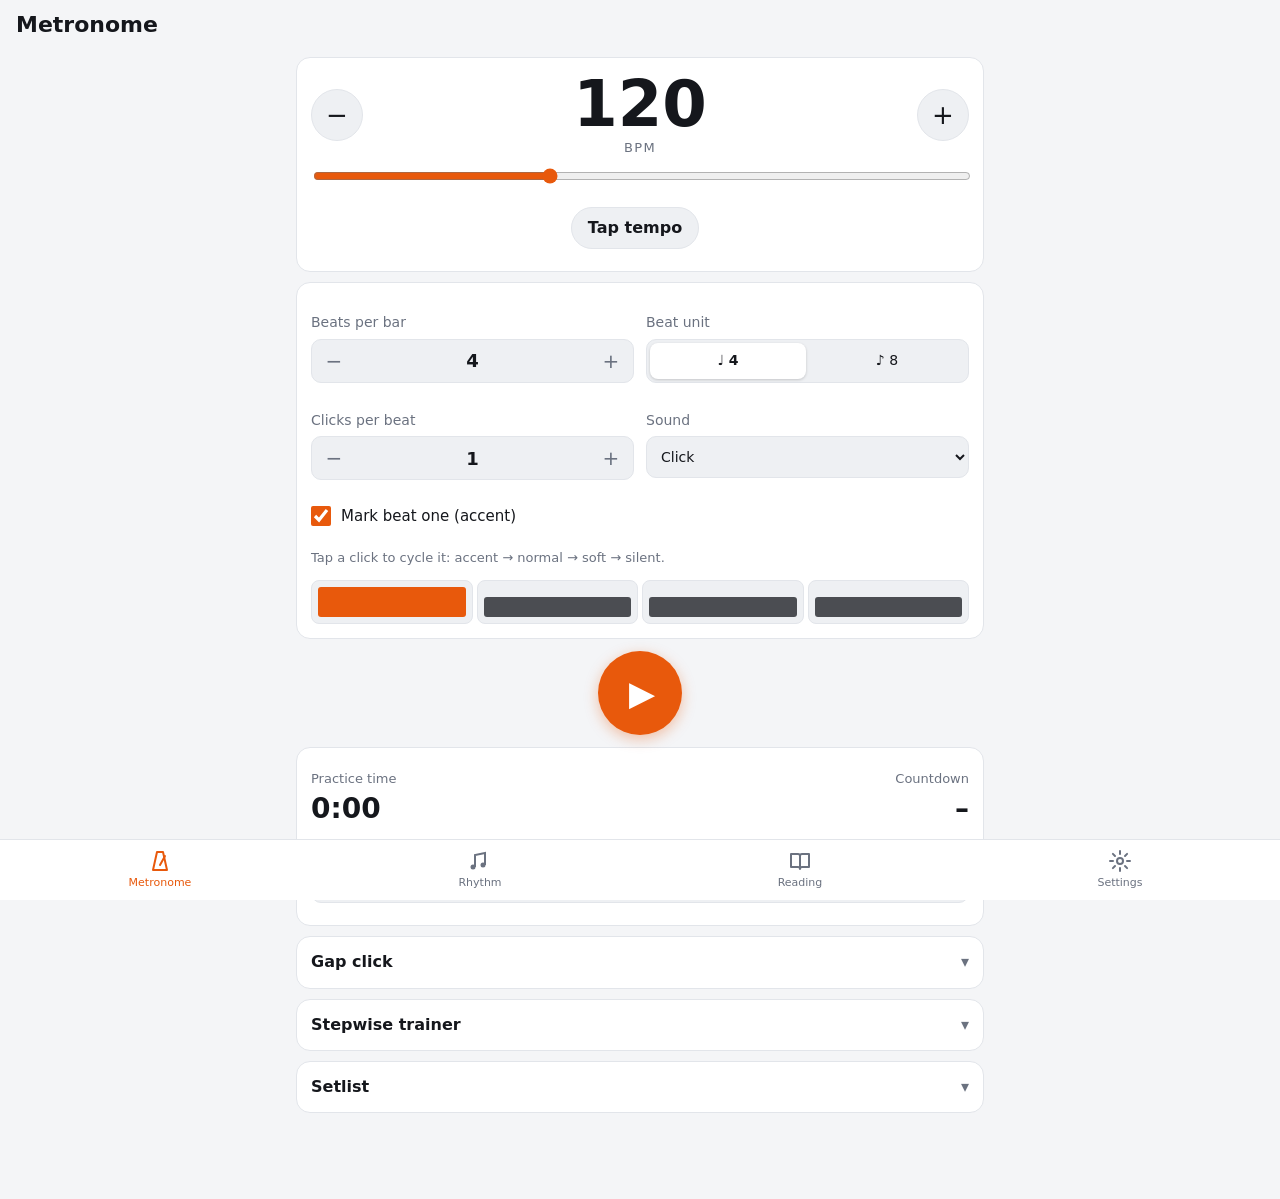
==== index.html @ 5f562499 "Rhythm Trainer: free offline rhythm sight-reading PWA Metronome, rhythm generator, endless reading m" ====
<!doctype html>
<html lang="en">
<head>
  <meta charset="utf-8">
  <meta name="viewport" content="width=device-width, initial-scale=1, viewport-fit=cover">
  <meta name="theme-color" content="#14161c">
  <meta name="description" content="Free rhythm sight-reading trainer: metronome, rhythm generator, reading mode and play-along scoring.">
  <title>Rhythm Trainer</title>
  <link rel="manifest" href="manifest.webmanifest">
  <link rel="icon" href="icons/icon.svg" type="image/svg+xml">
  <link rel="apple-touch-icon" href="icons/icon-192.png">
  <link rel="stylesheet" href="css/app.css">
</head>
<body>
  <header class="topbar">
    <h1 id="title">Metronome</h1>
  </header>

  <main>
    <!-- ================= METRONOME ================= -->
    <section class="tab" id="tab-metronome" data-title="Metronome">
      <div class="card bpm-card">
        <div class="bpm-row">
          <button class="round" data-step="metronome.bpm" data-delta="-1" aria-label="Slower">−</button>
          <div class="bpm-big"><output id="m-bpm-out" data-show="metronome.bpm">120</output><span>BPM</span></div>
          <button class="round" data-step="metronome.bpm" data-delta="1" aria-label="Faster">+</button>
        </div>
        <input type="range" min="20" max="300" step="1" data-bind="metronome.bpm" aria-label="Tempo">
        <div class="row center">
          <button class="btn" id="m-tap">Tap tempo</button>
          <span class="muted small" id="m-live-bpm"></span>
        </div>
      </div>

      <div class="card">
        <div class="grid2">
          <div class="field">Beats per bar
            <div class="stepper">
              <button data-step="metronome.num" data-delta="-1">−</button>
              <output data-show="metronome.num"></output>
              <button data-step="metronome.num" data-delta="1">+</button>
            </div>
            <input type="hidden" data-bind="metronome.num" min="1" max="12">
          </div>
          <div class="field">Beat unit
            <div class="seg" data-bind="metronome.den" data-num>
              <button data-value="4">♩ 4</button><button data-value="8">♪ 8</button>
            </div>
          </div>
          <div class="field">Clicks per beat
            <div class="stepper">
              <button data-step="metronome.sub" data-delta="-1">−</button>
              <output data-show="metronome.sub"></output>
              <button data-step="metronome.sub" data-delta="1">+</button>
            </div>
            <input type="hidden" data-bind="metronome.sub" min="1" max="6">
          </div>
          <label class="field">Sound
            <select data-bind="metronome.sound" class="sound-select"></select>
          </label>
        </div>
        <label class="toggle"><input type="checkbox" data-bind="metronome.markOne"><span>Mark beat one (accent)</span></label>
        <p class="muted small">Tap a click to cycle it: accent → normal → soft → silent.</p>
        <div id="m-pads" class="pads"></div>
      </div>

      <div class="play-row">
        <button class="play-btn" id="m-play" aria-label="Start metronome">▶</button>
      </div>

      <div class="card">
        <div class="row between">
          <div><div class="muted small">Practice time</div><div class="timer" id="m-elapsed">0:00</div></div>
          <div class="right"><div class="muted small">Countdown</div><div class="timer" id="m-countdown">–</div></div>
        </div>
        <label class="field">Stop after
          <select data-bind="metronome.countdown" data-num>
            <option value="0">No countdown</option><option value="1">1 min</option><option value="2">2 min</option>
            <option value="5">5 min</option><option value="10">10 min</option><option value="15">15 min</option>
            <option value="20">20 min</option><option value="30">30 min</option><option value="45">45 min</option><option value="60">60 min</option>
          </select>
        </label>
      </div>

      <details class="card">
        <summary>Gap click</summary>
        <p class="muted small">Plays some bars, then goes silent so you can test your internal time.</p>
        <label class="toggle"><input type="checkbox" data-bind="metronome.gap.on"><span>Gap click on</span></label>
        <div class="grid2">
          <label class="field">Play bars <input type="number" min="1" max="16" data-bind="metronome.gap.play"></label>
          <label class="field">Silent bars <input type="number" min="1" max="16" data-bind="metronome.gap.mute"></label>
        </div>
      </details>

      <details class="card">
        <summary>Stepwise trainer</summary>
        <p class="muted small">Changes the tempo automatically while you play.</p>
        <label class="toggle"><input type="checkbox" data-bind="metronome.step.on"><span>Stepwise trainer on</span></label>
        <div class="field">Mode
          <div class="seg" data-bind="metronome.step.mode">
            <button data-value="up">Increase</button><button data-value="down">Decrease</button><button data-value="alt">Alternate</button>
          </div>
        </div>
        <div class="grid2">
          <label class="field">Change by (BPM) <input type="number" min="1" max="50" data-bind="metronome.step.amount"></label>
          <label class="field">Every <input type="number" min="1" max="600" data-bind="metronome.step.every"></label>
          <div class="field">Unit
            <div class="seg" data-bind="metronome.step.unit">
              <button data-value="bars">Bars</button><button data-value="seconds">Seconds</button>
            </div>
          </div>
          <label class="field" id="m-target-field">Stop at (BPM) <input type="number" min="20" max="300" data-bind="metronome.step.target"></label>
        </div>
      </details>

      <details class="card">
        <summary>Setlist</summary>
        <p class="muted small">Save the current metronome setup (tempo, meter, clicks, trainers) and load it later.</p>
        <div class="row">
          <input type="text" id="m-set-name" placeholder="Name, e.g. Song A verse" maxlength="40">
          <button class="btn" id="m-set-save">Save</button>
        </div>
        <ul class="list" id="m-setlist"></ul>
      </details>
    </section>

    <!-- ================= RHYTHM ================= -->
    <section class="tab" id="tab-rhythm" data-title="Rhythm" hidden>
      <div class="card notation-card">
        <div class="live-stats" id="r-live" hidden>
          <div><b data-live="accuracy">100%</b><span>accuracy</span></div>
          <div><b data-live="streak">0</b><span>streak</span></div>
          <div><b data-live="misses">0</b><span>misses</span></div>
        </div>
        <div class="notation" id="r-notation"></div>
        <div class="countin" id="r-countin" hidden></div>
      </div>
      <div class="transport">
        <button class="btn" id="r-new">New rhythm</button>
        <button class="play-btn small" id="r-play" aria-label="Play">▶</button>
        <button class="btn accent" id="r-along">Play along</button>
      </div>
      <div class="card">
        <div class="bpm-row compact">
          <button class="round" data-step="gen.bpm" data-delta="-5" aria-label="Slower">−</button>
          <div class="bpm-big small"><output data-show="gen.bpm"></output><span>BPM</span></div>
          <button class="round" data-step="gen.bpm" data-delta="5" aria-label="Faster">+</button>
        </div>
        <input type="range" min="30" max="260" data-bind="gen.bpm" aria-label="Tempo">
        <label class="field"><span>Complexity <output data-show="gen.complexity"></output></span>
          <input type="range" min="1" max="10" data-bind="gen.complexity">
        </label>
      </div>
      <details class="card" open>
        <summary>Rhythm settings</summary>
        <div class="grid2">
          <div class="field">Bars
            <div class="seg" data-bind="gen.bars" data-num>
              <button data-value="1">1</button><button data-value="2">2</button><button data-value="4">4</button><button data-value="8">8</button>
            </div>
          </div>
          <label class="field">Time signature
            <select data-bind="gen.timeSig" id="r-timesig"></select>
          </label>
          <div class="field">Subdivision
            <div class="seg" data-bind="gen.subdivision">
              <button data-value="8th">8ths</button><button data-value="16th">16ths</button>
            </div>
          </div>
          <label class="field">Presets
            <select id="r-presets"></select>
          </label>
        </div>
        <div class="toggles">
          <label class="toggle"><input type="checkbox" data-bind="gen.triplets"><span>Triplets</span></label>
          <label class="toggle"><input type="checkbox" data-bind="gen.ghostNotes"><span>Ghost notes</span></label>
          <label class="toggle"><input type="checkbox" data-bind="gen.accents"><span>Accents</span></label>
          <label class="toggle"><input type="checkbox" data-bind="gen.countIn"><span>Count-in</span></label>
          <label class="toggle"><input type="checkbox" data-bind="gen.loop"><span>Loop</span></label>
          <label class="toggle"><input type="checkbox" data-bind="gen.click"><span>Metronome click</span></label>
        </div>
        <label class="field"><span>Swing <output data-show="gen.swing" data-suffix="%"></output></span>
          <input type="range" min="50" max="75" data-bind="gen.swing">
        </label>
        <label class="field"><span>Space (rests) <output data-show="gen.space" data-suffix="%"></output></span>
          <input type="range" min="0" max="100" step="5" data-bind="gen.space">
        </label>
        <div class="grid2">
          <label class="field">Rhythm sound <select data-bind="gen.sound" class="sound-select"></select></label>
          <label class="field">Click sound <select data-bind="gen.clickSound" class="sound-select"></select></label>
          <label class="field">Play-along passes
            <select data-bind="gen.passes" data-num>
              <option value="1">1</option><option value="2">2</option><option value="4">4</option><option value="0">Until I stop</option>
            </select>
          </label>
        </div>
        <div class="row">
          <button class="btn" id="r-preset-save">Save as preset</button>
          <button class="btn ghost" id="r-preset-del">Delete preset</button>
        </div>
      </details>
    </section>

    <!-- ================= READING ================= -->
    <section class="tab" id="tab-reading" data-title="Reading" hidden>
      <div class="card notation-card reading">
        <div class="live-stats" id="rd-live" hidden>
          <div><b data-live="accuracy">100%</b><span>accuracy</span></div>
          <div><b data-live="streak">0</b><span>streak</span></div>
          <div><b data-live="misses">0</b><span>misses</span></div>
        </div>
        <div class="notation" id="rd-notation"></div>
        <div class="countin" id="rd-countin" hidden></div>
      </div>
      <div class="transport">
        <button class="btn" id="rd-new">New page</button>
        <button class="play-btn small" id="rd-play" aria-label="Play">▶</button>
        <button class="btn accent" id="rd-along">Play along</button>
      </div>
      <div class="card">
        <p class="muted small">Endless sight-reading: new bars keep coming until you stop. Uses the Rhythm tab's settings.</p>
        <div class="bpm-row compact">
          <button class="round" data-step="gen.bpm" data-delta="-5" aria-label="Slower">−</button>
          <div class="bpm-big small"><output data-show="gen.bpm"></output><span>BPM</span></div>
          <button class="round" data-step="gen.bpm" data-delta="5" aria-label="Faster">+</button>
        </div>
        <label class="field"><span>Complexity <output data-show="gen.complexity"></output></span>
          <input type="range" min="1" max="10" data-bind="gen.complexity">
        </label>
        <label class="toggle"><input type="checkbox" data-bind="gen.click"><span>Metronome click</span></label>
      </div>
    </section>

    <!-- ================= SETTINGS ================= -->
    <section class="tab" id="tab-settings" data-title="Settings" hidden>
      <div class="card">
        <h2>Tap timing calibration</h2>
        <p class="muted small">Phones and headphones add delay. Calibrate once per device (and again when you switch to Bluetooth headphones) so play-along scoring is fair.</p>
        <div class="row">
          <button class="btn accent" id="s-calibrate">Calibrate</button>
          <span id="s-cal-out" class="muted"></span>
        </div>
        <label class="field"><span>Manual offset <output data-show="prefs.calibrationMs" data-suffix=" ms"></output></span>
          <input type="range" min="-250" max="250" step="1" data-bind="prefs.calibrationMs">
        </label>
      </div>
      <div class="card">
        <h2>Play-along</h2>
        <div class="field">Timing strictness
          <div class="seg" data-bind="prefs.strictness">
            <button data-value="relaxed">Relaxed</button><button data-value="normal">Normal</button><button data-value="strict">Strict</button>
          </div>
        </div>
        <label class="toggle"><input type="checkbox" data-bind="prefs.hearRhythm"><span>Hear the rhythm while playing along</span></label>
        <label class="toggle"><input type="checkbox" data-bind="prefs.keepAwake"><span>Keep screen on while playing</span></label>
      </div>
      <div class="card">
        <h2>Appearance</h2>
        <div class="seg" data-bind="prefs.theme">
          <button data-value="auto">Auto</button><button data-value="light">Light</button><button data-value="dark">Dark</button>
        </div>
      </div>
      <div class="card">
        <h2>History</h2>
        <ul class="list" id="s-history"></ul>
        <button class="btn ghost" id="s-history-clear">Clear history</button>
      </div>
      <div class="card">
        <h2>Backup</h2>
        <p class="muted small">Everything is stored on this device only. Export a backup file to keep your presets, setlist and history safe.</p>
        <div class="row">
          <button class="btn" id="s-export">Export</button>
          <label class="btn">Import<input type="file" id="s-import" accept="application/json,.json" hidden></label>
        </div>
      </div>
      <p class="muted small center">Rhythm Trainer · free and offline · <span id="s-version"></span></p>
    </section>
  </main>

  <div class="tap-pad" id="tap-pad" hidden>
    <div class="tap-label">TAP</div>
    <button class="btn ghost stop-along" id="tap-stop">Stop</button>
  </div>

  <nav class="tabbar">
    <button data-tab="metronome" aria-label="Metronome">
      <svg viewBox="0 0 24 24"><path d="M9 3h6l4 18H5L9 3z" fill="none" stroke="currentColor" stroke-width="2" stroke-linejoin="round"/><path d="M12 16l5-9" stroke="currentColor" stroke-width="2" stroke-linecap="round"/></svg>
      <span>Metronome</span>
    </button>
    <button data-tab="rhythm" aria-label="Rhythm">
      <svg viewBox="0 0 24 24"><path d="M7 18V6l10-2v12" fill="none" stroke="currentColor" stroke-width="2"/><circle cx="5" cy="18" r="2.5" fill="currentColor"/><circle cx="15" cy="16" r="2.5" fill="currentColor"/></svg>
      <span>Rhythm</span>
    </button>
    <button data-tab="reading" aria-label="Reading">
      <svg viewBox="0 0 24 24"><path d="M3 5h7a2 2 0 012 2v13a2 2 0 00-2-2H3zM21 5h-7a2 2 0 00-2 2v13a2 2 0 012-2h7z" fill="none" stroke="currentColor" stroke-width="2" stroke-linejoin="round"/></svg>
      <span>Reading</span>
    </button>
    <button data-tab="settings" aria-label="Settings">
      <svg viewBox="0 0 24 24"><circle cx="12" cy="12" r="3" fill="none" stroke="currentColor" stroke-width="2"/><path d="M12 2v3M12 19v3M2 12h3M19 12h3M4.9 4.9l2.1 2.1M17 17l2.1 2.1M4.9 19.1L7 17M17 7l2.1-2.1" stroke="currentColor" stroke-width="2" stroke-linecap="round"/></svg>
      <span>Settings</span>
    </button>
  </nav>

  <dialog id="modal"><div id="modal-body"></div></dialog>
  <div class="toast" id="toast" hidden></div>

  <script src="js/vendor/vexflow.js"></script>
  <script type="module" src="js/app.js"></script>
</body>
</html>
---- css/app.css ----
:root {
  --bg: #f4f5f7;
  --card: #ffffff;
  --ink: #15171c;
  --muted: #6b7280;
  --line: #e2e5ea;
  --accent: #e8590c;
  --accent-ink: #ffffff;
  --soft: #eef0f3;
  --hit: #1f9d55;
  --miss: #d64545;
  --warn: #c88a04;
  --playing: #e8590c;
  --radius: 14px;
  --tabbar-h: 60px;
  color-scheme: light;
}
@media (prefers-color-scheme: dark) {
  :root:not([data-theme="light"]) {
    --bg: #101216;
    --card: #1a1d23;
    --ink: #eceef2;
    --muted: #9aa1ad;
    --line: #2b3038;
    --accent: #ff7a2f;
    --accent-ink: #15171c;
    --soft: #242830;
    --hit: #3ecf7f;
    --miss: #ff6b6b;
    --warn: #f0b429;
    --playing: #ff7a2f;
    color-scheme: dark;
  }
}
:root[data-theme="dark"] {
  --bg: #101216;
  --card: #1a1d23;
  --ink: #eceef2;
  --muted: #9aa1ad;
  --line: #2b3038;
  --accent: #ff7a2f;
  --accent-ink: #15171c;
  --soft: #242830;
  --hit: #3ecf7f;
  --miss: #ff6b6b;
  --warn: #f0b429;
  --playing: #ff7a2f;
  color-scheme: dark;
}

* { box-sizing: border-box; }
html { -webkit-text-size-adjust: 100%; }
body {
  margin: 0;
  background: var(--bg);
  color: var(--ink);
  font: 16px/1.4 system-ui, -apple-system, "Segoe UI", Roboto, sans-serif;
  padding-bottom: calc(var(--tabbar-h) + env(safe-area-inset-bottom) + 16px);
  -webkit-tap-highlight-color: transparent;
  overscroll-behavior-y: none;
}
button, input, select { font: inherit; color: inherit; }
button { touch-action: manipulation; cursor: pointer; }
[hidden] { display: none !important; }

.topbar {
  position: sticky; top: 0; z-index: 5;
  background: var(--bg);
  padding: calc(env(safe-area-inset-top) + 10px) 16px 6px;
}
.topbar h1 { margin: 0; font-size: 22px; }
main { max-width: 720px; margin: 0 auto; padding: 0 16px; }
h2 { font-size: 17px; margin: 0 0 8px; }

.card {
  background: var(--card);
  border: 1px solid var(--line);
  border-radius: var(--radius);
  padding: 14px;
  margin: 10px 0;
}
details.card > summary { font-weight: 600; cursor: pointer; list-style: none; display: flex; justify-content: space-between; }
details.card > summary::after { content: "▾"; color: var(--muted); }
details.card[open] > summary::after { content: "▴"; }
details.card[open] > summary { margin-bottom: 10px; }

.muted { color: var(--muted); }
.small { font-size: 13px; }
.center { text-align: center; justify-content: center; }
.right { text-align: right; }
.row { display: flex; gap: 10px; align-items: center; flex-wrap: wrap; margin: 8px 0; }
.row.between { justify-content: space-between; }
.grid2 { display: grid; grid-template-columns: 1fr 1fr; gap: 12px; margin: 8px 0; }
.field { display: flex; flex-direction: column; gap: 6px; font-size: 14px; color: var(--muted); margin: 8px 0; }
.field output { color: var(--ink); font-weight: 600; }
.field > input, .field > select, .row > input[type=text] {
  color: var(--ink);
}
input[type=number], input[type=text], select {
  background: var(--soft); border: 1px solid var(--line); border-radius: 10px;
  padding: 9px 10px; min-height: 42px; width: 100%;
}
.row > input[type=text] { flex: 1; width: auto; min-width: 0; }
input[type=range] { width: 100%; accent-color: var(--accent); height: 32px; }

.btn {
  background: var(--soft); border: 1px solid var(--line); border-radius: 999px;
  padding: 9px 16px; min-height: 42px; font-weight: 600; display: inline-flex; align-items: center; justify-content: center;
}
.btn.accent { background: var(--accent); color: var(--accent-ink); border-color: transparent; }
.btn.ghost { background: transparent; }
.btn.on { outline: 2px solid var(--accent); }
.btn:active, .round:active, .seg button:active { transform: scale(0.97); }

.round {
  width: 52px; height: 52px; border-radius: 50%; border: 1px solid var(--line);
  background: var(--soft); font-size: 26px; line-height: 1; flex: none;
}
.bpm-row { display: flex; align-items: center; justify-content: space-between; gap: 10px; }
.bpm-big { text-align: center; }
.bpm-big output { font-size: 64px; font-weight: 700; font-variant-numeric: tabular-nums; line-height: 1; display: block; }
.bpm-big span { color: var(--muted); font-size: 13px; letter-spacing: .1em; }
.bpm-big.small output { font-size: 40px; }
.bpm-row.compact .round { width: 44px; height: 44px; font-size: 22px; }

.stepper { display: flex; align-items: center; background: var(--soft); border: 1px solid var(--line); border-radius: 10px; min-height: 42px; }
.stepper button { border: 0; background: transparent; width: 44px; height: 42px; font-size: 20px; }
.stepper output { flex: 1; text-align: center; font-size: 18px; }

.seg { display: flex; background: var(--soft); border: 1px solid var(--line); border-radius: 10px; padding: 3px; gap: 3px; }
.seg button { flex: 1; border: 0; background: transparent; border-radius: 8px; padding: 7px 4px; min-height: 36px; font-size: 14px; color: var(--ink); }
.seg button.on { background: var(--card); box-shadow: 0 1px 3px rgba(0,0,0,.18); font-weight: 600; }

.toggles { display: grid; grid-template-columns: 1fr 1fr; gap: 4px 12px; }
.toggle { display: flex; align-items: center; gap: 10px; min-height: 40px; font-size: 15px; }
.toggle input { width: 20px; height: 20px; accent-color: var(--accent); flex: none; margin: 0; }

.pads { display: flex; flex-direction: column; gap: 6px; margin-top: 6px; }
.pad-beat { display: flex; gap: 4px; }
.pad {
  flex: 1; height: 44px; border-radius: 8px; border: 1px solid var(--line); background: var(--soft);
  position: relative; padding: 0; transition: background-color .06s;
}
.pad::after { content: ""; position: absolute; left: 6px; right: 6px; bottom: 6px; border-radius: 3px; background: var(--muted); }
.pad[data-s="3"]::after { top: 6px; background: var(--accent); }
.pad[data-s="2"]::after { top: 16px; background: var(--ink); opacity: .75; }
.pad[data-s="1"]::after { top: 26px; background: var(--muted); }
.pad[data-s="0"]::after { top: auto; height: 2px; background: var(--line); }
.pad.lit { background: color-mix(in srgb, var(--accent) 35%, var(--soft)); }
.pads.many .pad { height: 36px; }
.pads.many .pad[data-s="2"]::after { top: 13px; }
.pads.many .pad[data-s="1"]::after { top: 21px; }

.play-row { display: flex; justify-content: center; margin: 12px 0; }
.play-btn {
  width: 84px; height: 84px; border-radius: 50%; border: 0; background: var(--accent); color: var(--accent-ink);
  font-size: 34px; box-shadow: 0 4px 14px rgba(232, 89, 12, .35); padding: 0 0 0 4px;
}
.play-btn.playing { padding: 0; }
.play-btn.small { width: 64px; height: 64px; font-size: 26px; flex: none; }
.timer { font-size: 28px; font-weight: 700; font-variant-numeric: tabular-nums; }

.transport { display: flex; align-items: center; justify-content: space-between; gap: 10px; margin: 6px 0; }
.transport .btn { flex: 1; }

.notation-card { padding: 8px 6px; position: relative; min-height: 140px; }
.notation { width: 100%; overflow: hidden; }
.notation .nrow { transition: opacity .2s; }
.notation.reading-view .nrow.current { background: color-mix(in srgb, var(--accent) 10%, transparent); border-radius: 8px; }
.notation.reading-view .nrow.ahead { opacity: .8; }
.notation svg { display: block; fill: var(--ink); }
.notation svg [fill]:not([fill="none"]) { fill: var(--ink); }
.notation svg [stroke]:not([stroke="none"]) { stroke: var(--ink); }
.notation svg text { fill: var(--ink); }
/* Noteheads often have no fill attribute and inherit it from the note group. */
.notation .vf-stavenote.ghost, .notation .vf-stavenote.ghost [fill]:not([fill="none"]) { fill: var(--muted); }
.notation .vf-stavenote.ghost [stroke]:not([stroke="none"]) { stroke: var(--muted); }
.notation .vf-stavenote.playing, .notation .vf-stavenote.playing [fill]:not([fill="none"]) { fill: var(--playing); }
.notation .vf-stavenote.playing [stroke]:not([stroke="none"]) { stroke: var(--playing); }
.notation .vf-stavenote.hit, .notation .vf-stavenote.hit [fill]:not([fill="none"]) { fill: var(--hit); }
.notation .vf-stavenote.hit [stroke]:not([stroke="none"]) { stroke: var(--hit); }
.notation .vf-stavenote.off, .notation .vf-stavenote.off [fill]:not([fill="none"]) { fill: var(--warn); }
.notation .vf-stavenote.off [stroke]:not([stroke="none"]) { stroke: var(--warn); }
.notation .vf-stavenote.miss, .notation .vf-stavenote.miss [fill]:not([fill="none"]) { fill: var(--miss); }
.notation .vf-stavenote.miss [stroke]:not([stroke="none"]) { stroke: var(--miss); }
.notation .error { color: var(--miss); padding: 20px; }

.countin {
  position: absolute; inset: 0; display: flex; align-items: center; justify-content: center;
  font-size: 72px; font-weight: 800; color: var(--accent); background: color-mix(in srgb, var(--card) 70%, transparent);
  border-radius: var(--radius); pointer-events: none;
}
.live-stats { display: flex; justify-content: space-around; padding: 4px 0 2px; }
.live-stats div { text-align: center; }
.live-stats b { display: block; font-size: 20px; font-variant-numeric: tabular-nums; }
.live-stats span { color: var(--muted); font-size: 12px; }

.list { list-style: none; margin: 8px 0; padding: 0; }
.list li { display: flex; align-items: center; gap: 8px; padding: 8px 0; border-top: 1px solid var(--line); }
.list li:first-child { border-top: 0; }
.list li .grow { flex: 1; min-width: 0; overflow: hidden; text-overflow: ellipsis; }
.list li .btn { min-height: 34px; padding: 4px 12px; font-size: 14px; }
.list .empty { color: var(--muted); font-size: 14px; }

.tap-pad {
  position: fixed; left: 0; right: 0; bottom: 0; z-index: 20;
  height: calc(34vh + env(safe-area-inset-bottom));
  background: var(--card); border-top: 2px solid var(--accent);
  display: flex; align-items: center; justify-content: center;
  touch-action: none; user-select: none; -webkit-user-select: none;
}
.tap-pad.flash { background: color-mix(in srgb, var(--accent) 25%, var(--card)); }
.tap-pad.flash.hit { background: color-mix(in srgb, var(--hit) 25%, var(--card)); }
.tap-pad.flash.extra { background: color-mix(in srgb, var(--miss) 20%, var(--card)); }
.tap-label { font-size: 40px; font-weight: 800; letter-spacing: .2em; color: var(--muted); pointer-events: none; }
.tap-pad .stop-along { position: absolute; top: 10px; right: 12px; }
body.along { padding-bottom: calc(34vh + 16px); }
body.along .tabbar { display: none; }

.tabbar {
  position: fixed; left: 0; right: 0; bottom: 0; z-index: 10;
  display: flex; background: var(--card); border-top: 1px solid var(--line);
  padding-bottom: env(safe-area-inset-bottom);
}
.tabbar button {
  flex: 1; height: var(--tabbar-h); border: 0; background: transparent; color: var(--muted);
  display: flex; flex-direction: column; align-items: center; justify-content: center; gap: 2px; font-size: 11px;
}
.tabbar svg { width: 24px; height: 24px; }
.tabbar button.on { color: var(--accent); }

dialog {
  border: 0; border-radius: var(--radius); background: var(--card); color: var(--ink);
  width: min(94vw, 460px); max-height: 88vh; padding: 18px;
}
dialog::backdrop { background: rgba(0,0,0,.55); }
.summary-acc { font-size: 64px; font-weight: 800; text-align: center; line-height: 1; margin: 8px 0 2px; }
.summary-grid { display: grid; grid-template-columns: repeat(3, 1fr); gap: 8px; margin: 14px 0; }
.summary-grid div { background: var(--soft); border-radius: 10px; padding: 8px; text-align: center; }
.summary-grid b { display: block; font-size: 20px; }
.summary-grid span { font-size: 12px; color: var(--muted); }
.missed { display: flex; gap: 8px; overflow-x: auto; }
.missed > div { background: var(--soft); border-radius: 10px; padding: 4px; text-align: center; font-size: 12px; color: var(--muted); flex: none; }
.missed .notation svg [fill]:not([fill="none"]) { fill: var(--ink); }

.toast {
  position: fixed; left: 50%; transform: translateX(-50%); bottom: calc(var(--tabbar-h) + 20px + env(safe-area-inset-bottom));
  background: var(--ink); color: var(--bg); padding: 10px 16px; border-radius: 999px; z-index: 30; font-size: 14px;
  max-width: 90vw; text-align: center;
}

@media (min-width: 600px) {
  .toggles { grid-template-columns: repeat(3, 1fr); }
}
body.along .nrow { scroll-margin-bottom: calc(34vh + 16px); scroll-margin-top: 60px; }
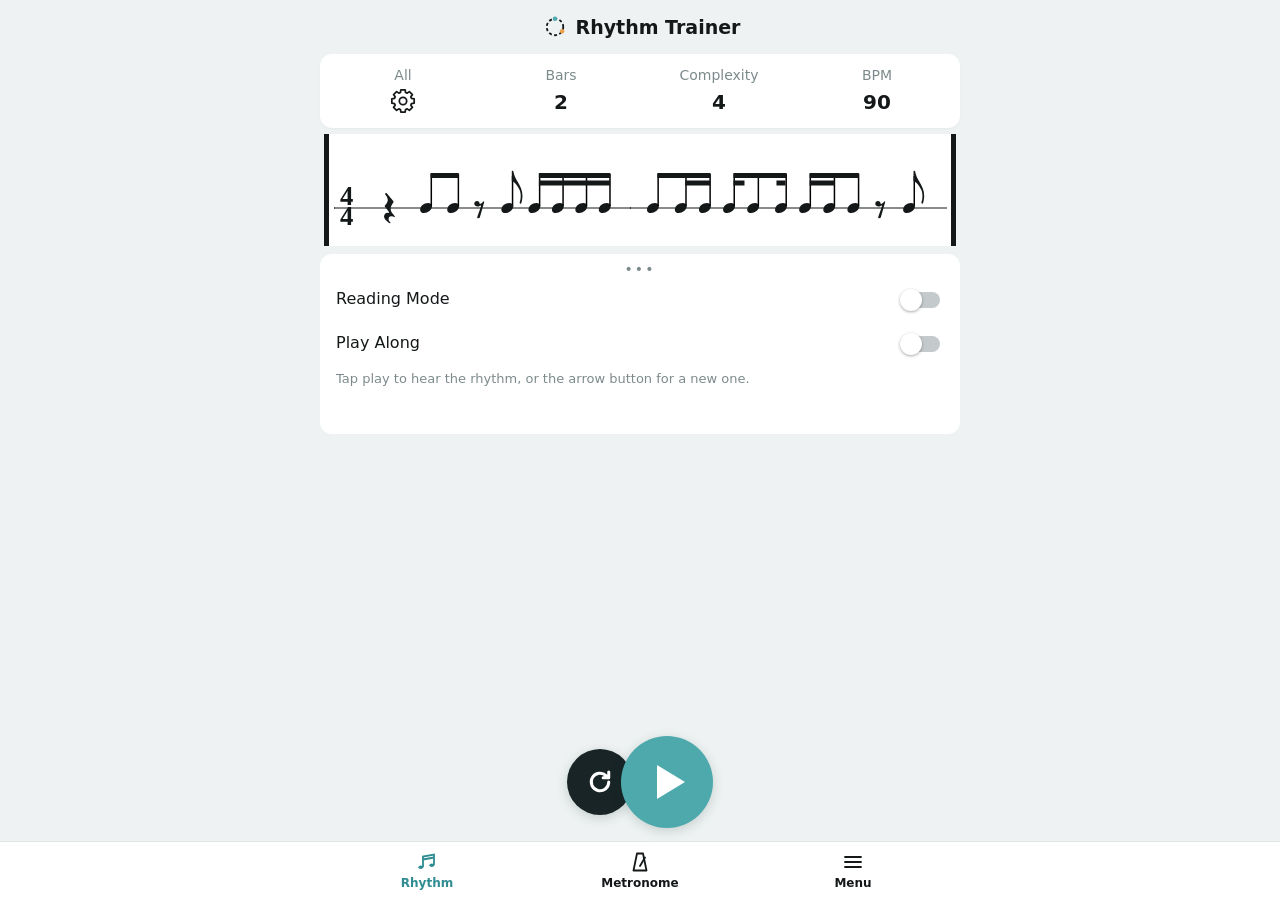
==== commit c6c1ca9d: "Restyle like RhythmBot and give sight-reading its own sounds Teal theme, Rhythm/Metronome/Menu tabs," ====
--- a/index.html
+++ b/index.html
@@ -3,7 +3,7 @@
 <head>
   <meta charset="utf-8">
   <meta name="viewport" content="width=device-width, initial-scale=1, viewport-fit=cover">
-  <meta name="theme-color" content="#14161c">
+  <meta name="theme-color" content="#f0f3f3">
   <meta name="description" content="Free rhythm sight-reading trainer: metronome, rhythm generator, reading mode and play-along scoring.">
   <title>Rhythm Trainer</title>
   <link rel="manifest" href="manifest.webmanifest">
@@ -12,292 +12,310 @@
   <link rel="stylesheet" href="css/app.css">
 </head>
 <body>
-  <header class="topbar">
-    <h1 id="title">Metronome</h1>
-  </header>
-
   <main>
+    <!-- ================= RHYTHM (generator, reading mode, play along) ================= -->
+    <section class="tab" id="tab-rhythm" data-title="Rhythm">
+      <header class="brand">
+        <svg viewBox="0 0 40 40" aria-hidden="true">
+          <circle cx="20" cy="20" r="11" fill="none" stroke="currentColor" stroke-width="2.4" stroke-dasharray="4 3.2"/>
+          <circle cx="20" cy="9" r="3" class="brand-dot"/>
+          <circle cx="29.5" cy="25.5" r="3" class="brand-dot alt"/>
+        </svg>
+        <span>Rhythm Trainer</span>
+      </header>
+
+      <div class="summary" id="r-summary">
+        <button class="sum-cell" id="r-all" aria-label="All settings">
+          <span>All</span>
+          <svg viewBox="0 0 24 24" aria-hidden="true"><path d="M9.63 4.15 L10.02 1.69 L13.98 1.69 L14.37 4.15 L15.87 4.77 L17.89 3.31 L20.69 6.11 L19.23 8.13 L19.85 9.63 L22.31 10.02 L22.31 13.98 L19.85 14.37 L19.23 15.87 L20.69 17.89 L17.89 20.69 L15.87 19.23 L14.37 19.85 L13.98 22.31 L10.02 22.31 L9.63 19.85 L8.13 19.23 L6.11 20.69 L3.31 17.89 L4.77 15.87 L4.15 14.37 L1.69 13.98 L1.69 10.02 L4.15 9.63 L4.77 8.13 L3.31 6.11 L6.11 3.31 L8.13 4.77 Z" fill="none" stroke="currentColor" stroke-width="1.6" stroke-linejoin="round"/><circle cx="12" cy="12" r="3.4" fill="none" stroke="currentColor" stroke-width="1.6"/></svg>
+        </button>
+        <button class="sum-cell" data-pick="bars"><span>Bars</span><b data-show="gen.bars"></b></button>
+        <button class="sum-cell" data-pick="complexity"><span>Complexity</span><b data-show="gen.complexity"></b></button>
+        <button class="sum-cell" data-pick="bpm"><span>BPM</span><b data-show="gen.bpm"></b></button>
+      </div>
+
+      <div class="along-top" id="r-along-top" hidden>
+        <div class="along-time" id="r-along-time">00:00</div>
+        <div class="along-streak"><b data-live="streak">0</b><span>Streak</span></div>
+      </div>
+      <div class="progress" id="r-progress" hidden><div id="r-progress-bar"></div></div>
+
+      <div class="score">
+        <div class="notation" id="r-notation"></div>
+        <div class="notation reading-view" id="rd-notation" hidden></div>
+        <div class="countin" id="r-countin" hidden></div>
+      </div>
+
+      <div class="mode-panel" id="r-modes">
+        <div class="grip" aria-hidden="true">•••</div>
+        <label class="switch-row"><span>Reading Mode</span><input type="checkbox" class="switch" id="r-reading" data-bind="gen.readingMode"></label>
+        <label class="switch-row"><span>Play Along</span><input type="checkbox" class="switch" id="r-along" data-bind="gen.playAlong"></label>
+        <p class="hint" id="r-hint"></p>
+      </div>
+
+      <div class="tap-pad" id="tap-pad" hidden>
+        <div class="tap-acc" data-live="accuracy">0%</div>
+        <div class="tap-hint">Tap anywhere here with the rhythm</div>
+        <button id="tap-stop" hidden>Stop</button>
+      </div>
+
+      <div class="fab-row">
+        <button class="fab-new" id="r-new" aria-label="New rhythm">
+          <svg viewBox="0 0 24 24" aria-hidden="true"><path d="M19 12a7 7 0 11-2.05-4.95M19 4v4.5h-4.5" fill="none" stroke="currentColor" stroke-width="2.4" stroke-linecap="round" stroke-linejoin="round"/></svg>
+        </button>
+        <button class="fab-play play-toggle" id="r-play" aria-label="Play"></button>
+      </div>
+    </section>
+
     <!-- ================= METRONOME ================= -->
-    <section class="tab" id="tab-metronome" data-title="Metronome">
-      <div class="card bpm-card">
-        <div class="bpm-row">
-          <button class="round" data-step="metronome.bpm" data-delta="-1" aria-label="Slower">−</button>
-          <div class="bpm-big"><output id="m-bpm-out" data-show="metronome.bpm">120</output><span>BPM</span></div>
-          <button class="round" data-step="metronome.bpm" data-delta="1" aria-label="Faster">+</button>
-        </div>
-        <input type="range" min="20" max="300" step="1" data-bind="metronome.bpm" aria-label="Tempo">
-        <div class="row center">
-          <button class="btn" id="m-tap">Tap tempo</button>
-          <span class="muted small" id="m-live-bpm"></span>
-        </div>
-      </div>
-
-      <div class="card">
-        <div class="grid2">
-          <div class="field">Beats per bar
-            <div class="stepper">
-              <button data-step="metronome.num" data-delta="-1">−</button>
-              <output data-show="metronome.num"></output>
-              <button data-step="metronome.num" data-delta="1">+</button>
+    <section class="tab metro" id="tab-metronome" data-title="Metronome" hidden>
+      <div class="m-top">
+        <button class="m-timer" id="m-timer" aria-label="Practice timer. Hold to reset.">
+          <span class="m-elapsed" id="m-elapsed">00:00</span>
+          <small id="m-timer-hint">Hold to reset</small>
+          <small id="m-countdown" hidden></small>
+        </button>
+        <button class="m-btn" id="m-setlist-btn" data-msheet="setlist">Setlist</button>
+        <button class="m-btn" id="m-gap-btn" data-msheet="gap">Gap Click</button>
+        <button class="m-btn" id="m-step-btn" data-msheet="step">Stepwise Trainer</button>
+        <button class="m-btn" id="m-markone">Mark One</button>
+      </div>
+
+      <div class="dial-wrap" id="m-dial-wrap">
+        <svg id="m-dial" viewBox="0 0 360 360" role="group" aria-label="Beats and clicks per beat"></svg>
+        <button class="dial-arrow left" data-step="metronome.bpm" data-delta="-1" aria-label="Slower">‹</button>
+        <button class="dial-arrow right" data-step="metronome.bpm" data-delta="1" aria-label="Faster">›</button>
+        <button class="dial-center" id="m-tap" aria-label="Tap tempo">
+          <output id="m-bpm-out" data-show="metronome.bpm"></output>
+          <span>TAP</span>
+        </button>
+        <input type="hidden" data-bind="metronome.num" min="1" max="12">
+        <input type="hidden" data-bind="metronome.sub" min="1" max="6">
+        <input type="hidden" data-bind="metronome.bpm" min="20" max="300">
+      </div>
+      <div class="m-live" id="m-live-bpm"></div>
+
+      <div class="m-controls">
+        <div class="m-vol">
+          <div class="m-vol-row">
+            <input type="range" id="m-volume" min="0" max="100" data-bind="metronome.volume" aria-label="Volume">
+            <svg viewBox="0 0 24 24" aria-hidden="true"><path d="M4 9.5h3.5L12 5.5v13l-4.5-4H4z" fill="none" stroke="currentColor" stroke-width="1.6" stroke-linejoin="round"/><path d="M15.5 9a4 4 0 010 6M18 6.5a7.5 7.5 0 010 11" fill="none" stroke="currentColor" stroke-width="1.6" stroke-linecap="round"/></svg>
+          </div>
+          <button class="link" id="m-reset-beats">Reset beats</button>
+        </div>
+        <button class="m-play play-toggle" id="m-play" aria-label="Start metronome"></button>
+      </div>
+
+      <div id="m-pads" class="beat-bars" aria-label="Clicks in the bar. Tap one to cycle accent, normal, soft, silent."></div>
+    </section>
+
+    <!-- ================= MENU ================= -->
+    <section class="tab" id="tab-menu" data-title="Menu" hidden>
+      <h1 class="page-title">Menu</h1>
+
+      <h2 class="group-title">Play along</h2>
+      <div class="list-card">
+        <div class="lrow col">
+          <div class="lrow-line"><span>Tap timing calibration</span><button class="pill" id="s-calibrate">Calibrate</button></div>
+          <p class="hint">Phones and headphones add delay. Calibrate once per phone, and again when you switch to Bluetooth headphones. <span id="s-cal-out"></span></p>
+        </div>
+        <label class="lrow col">
+          <span class="lrow-line"><span>Manual offset</span><output data-show="prefs.calibrationMs" data-suffix=" ms"></output></span>
+          <input type="range" min="-250" max="250" step="1" data-bind="prefs.calibrationMs">
+        </label>
+        <div class="lrow col">
+          <span>Timing strictness</span>
+          <div class="seg" data-bind="prefs.strictness">
+            <button data-value="relaxed">Relaxed</button><button data-value="normal">Normal</button><button data-value="strict">Strict</button>
+          </div>
+        </div>
+        <label class="lrow"><span>Hear the rhythm while playing along</span><input type="checkbox" class="switch" data-bind="prefs.hearRhythm"></label>
+        <label class="lrow"><span>Keep screen on while playing</span><input type="checkbox" class="switch" data-bind="prefs.keepAwake"></label>
+      </div>
+
+      <h2 class="group-title">Metronome</h2>
+      <div class="list-card">
+        <label class="lrow"><span>Sound</span><select data-bind="metronome.sound" class="metro-sound-select"></select></label>
+        <label class="lrow"><span>Beat unit</span>
+          <select data-bind="metronome.den" data-num><option value="4">Quarter note</option><option value="8">Eighth note</option></select>
+        </label>
+      </div>
+
+      <h2 class="group-title">Appearance</h2>
+      <div class="list-card">
+        <div class="lrow col">
+          <div class="seg" data-bind="prefs.theme">
+            <button data-value="auto">Auto</button><button data-value="light">Light</button><button data-value="dark">Dark</button>
+          </div>
+        </div>
+      </div>
+
+      <h2 class="group-title">History</h2>
+      <div class="list-card">
+        <ul class="list" id="s-history"></ul>
+        <div class="lrow"><button class="link" id="s-history-clear">Clear history</button></div>
+      </div>
+
+      <h2 class="group-title">Backup</h2>
+      <div class="list-card">
+        <div class="lrow col">
+          <p class="hint">Everything is stored on this phone only. Export a backup file to keep your presets, setlist and history safe.</p>
+          <div class="lrow-line start">
+            <button class="pill" id="s-export">Export</button>
+            <label class="pill">Import<input type="file" id="s-import" accept="application/json,.json" hidden></label>
+          </div>
+        </div>
+      </div>
+      <p class="hint center">Rhythm Trainer · free and offline · <span id="s-version"></span></p>
+    </section>
+  </main>
+
+  <!-- ================= SHEETS ================= -->
+  <div class="sheet" id="r-sheet" hidden>
+    <div class="sheet-panel">
+      <div class="sheet-head"><button class="sheet-close" data-sheet-close>CLOSE</button></div>
+      <div class="sheet-body">
+        <label class="lrow"><span>Playback Mode</span>
+          <select data-bind="gen.loop" data-bool><option value="true">Loop</option><option value="false">Once</option></select>
+        </label>
+        <label class="lrow"><span>Reading Mode</span><input type="checkbox" class="switch" data-bind="gen.readingMode"></label>
+        <label class="lrow"><span>Play Along</span><input type="checkbox" class="switch" data-bind="gen.playAlong"></label>
+        <label class="lrow"><span>Sound</span><select data-bind="gen.sound" class="rhythm-sound-select"></select></label>
+        <label class="lrow"><span>Subdivision</span>
+          <select data-bind="gen.subdivision"><option value="8th">8th Notes</option><option value="16th">16th Notes</option></select>
+        </label>
+        <label class="lrow"><span>Bars</span>
+          <select data-bind="gen.bars" data-num><option value="1">1</option><option value="2">2</option><option value="4">4</option><option value="8">8</option></select>
+        </label>
+        <label class="lrow"><span>Time Signature</span><select data-bind="gen.timeSig" id="r-timesig"></select></label>
+        <div class="lrow"><span>BPM</span>
+          <div class="mini-stepper">
+            <button data-step="gen.bpm" data-delta="-1" aria-label="Slower">−</button>
+            <output data-show="gen.bpm"></output>
+            <button data-step="gen.bpm" data-delta="1" aria-label="Faster">+</button>
+          </div>
+        </div>
+        <label class="lrow"><span>Count In</span><input type="checkbox" class="switch" data-bind="gen.countIn"></label>
+        <label class="lrow"><span>Metronome Click</span><input type="checkbox" class="switch" data-bind="gen.click"></label>
+        <label class="lrow"><span>Click Sound</span><select data-bind="gen.clickSound" class="metro-sound-select"></select></label>
+        <label class="lrow"><span>Triplets</span><input type="checkbox" class="switch" data-bind="gen.triplets"></label>
+        <label class="lrow"><span>Ghost Notes</span><input type="checkbox" class="switch" data-bind="gen.ghostNotes"></label>
+        <label class="lrow"><span>Accents</span><input type="checkbox" class="switch" data-bind="gen.accents"></label>
+        <label class="lrow"><span>Complexity</span>
+          <select data-bind="gen.complexity" data-num id="r-complexity-select"></select>
+        </label>
+        <label class="lrow"><span>Presets</span><select id="r-presets"></select></label>
+        <label class="lrow slider-row"><span>Swing <output data-show="gen.swing" data-format="swing"></output></span>
+          <input type="range" min="50" max="75" data-bind="gen.swing" aria-label="Swing">
+        </label>
+        <label class="lrow slider-row"><span>Space</span>
+          <input type="range" min="0" max="100" step="5" data-bind="gen.space" aria-label="Space">
+        </label>
+        <label class="lrow"><span>Play Along passes</span>
+          <select data-bind="gen.passes" data-num><option value="1">1</option><option value="2">2</option><option value="4">4</option><option value="0">Until I stop</option></select>
+        </label>
+        <label class="lrow"><span>Reading Mode session</span>
+          <select data-bind="gen.readingMinutes" data-num><option value="1">1 minute</option><option value="2">2 minutes</option><option value="5">5 minutes</option><option value="0">Until I stop</option></select>
+        </label>
+        <div class="lrow"><button class="link" id="r-preset-save">Save as preset</button><button class="link danger" id="r-preset-del">Delete preset</button></div>
+      </div>
+    </div>
+  </div>
+
+  <div class="sheet small" id="r-pick" hidden>
+    <div class="sheet-panel">
+      <div class="sheet-head"><button class="sheet-close" data-sheet-close>CLOSE</button></div>
+      <div class="sheet-body pick-body">
+        <div data-pick-pane="bars">
+          <h3>Bars</h3>
+          <div class="seg big" data-bind="gen.bars" data-num>
+            <button data-value="1">1</button><button data-value="2">2</button><button data-value="4">4</button><button data-value="8">8</button>
+          </div>
+        </div>
+        <div data-pick-pane="complexity">
+          <h3>Complexity <output data-show="gen.complexity"></output></h3>
+          <input type="range" min="1" max="10" data-bind="gen.complexity" aria-label="Complexity">
+          <div class="scale-labels"><span>Simple</span><span>Complex</span></div>
+        </div>
+        <div data-pick-pane="bpm">
+          <h3>BPM</h3>
+          <div class="mini-stepper big">
+            <button data-step="gen.bpm" data-delta="-1" aria-label="Slower">−</button>
+            <output data-show="gen.bpm"></output>
+            <button data-step="gen.bpm" data-delta="1" aria-label="Faster">+</button>
+          </div>
+          <input type="range" min="30" max="260" data-bind="gen.bpm" aria-label="Tempo">
+        </div>
+      </div>
+    </div>
+  </div>
+
+  <div class="sheet small" id="m-sheet" hidden>
+    <div class="sheet-panel">
+      <div class="sheet-head"><button class="sheet-close" data-sheet-close>CLOSE</button></div>
+      <div class="sheet-body">
+        <div data-msheet-pane="setlist">
+          <h3>Setlist</h3>
+          <p class="hint">Save the current setup (tempo, beats, clicks, accents and trainers) and load it later.</p>
+          <div class="lrow-line">
+            <input type="text" id="m-set-name" placeholder="Name, e.g. Song A verse" maxlength="40">
+            <button class="pill" id="m-set-save">Save</button>
+          </div>
+          <ul class="list" id="m-setlist"></ul>
+        </div>
+        <div data-msheet-pane="gap">
+          <h3>Gap Click</h3>
+          <p class="hint">Plays some bars, then goes silent so you can test your internal time.</p>
+          <label class="lrow"><span>Gap Click on</span><input type="checkbox" class="switch" data-bind="metronome.gap.on"></label>
+          <label class="lrow"><span>Bars with click</span><input type="number" min="1" max="16" data-bind="metronome.gap.play"></label>
+          <label class="lrow"><span>Silent bars</span><input type="number" min="1" max="16" data-bind="metronome.gap.mute"></label>
+        </div>
+        <div data-msheet-pane="step">
+          <h3>Stepwise Trainer</h3>
+          <p class="hint">Changes the tempo automatically while you play.</p>
+          <label class="lrow"><span>Stepwise Trainer on</span><input type="checkbox" class="switch" data-bind="metronome.step.on"></label>
+          <div class="lrow col">
+            <div class="seg" data-bind="metronome.step.mode">
+              <button data-value="up">Increase</button><button data-value="down">Decrease</button><button data-value="alt">Alternate</button>
             </div>
-            <input type="hidden" data-bind="metronome.num" min="1" max="12">
-          </div>
-          <div class="field">Beat unit
-            <div class="seg" data-bind="metronome.den" data-num>
-              <button data-value="4">♩ 4</button><button data-value="8">♪ 8</button>
-            </div>
-          </div>
-          <div class="field">Clicks per beat
-            <div class="stepper">
-              <button data-step="metronome.sub" data-delta="-1">−</button>
-              <output data-show="metronome.sub"></output>
-              <button data-step="metronome.sub" data-delta="1">+</button>
-            </div>
-            <input type="hidden" data-bind="metronome.sub" min="1" max="6">
-          </div>
-          <label class="field">Sound
-            <select data-bind="metronome.sound" class="sound-select"></select>
-          </label>
-        </div>
-        <label class="toggle"><input type="checkbox" data-bind="metronome.markOne"><span>Mark beat one (accent)</span></label>
-        <p class="muted small">Tap a click to cycle it: accent → normal → soft → silent.</p>
-        <div id="m-pads" class="pads"></div>
-      </div>
-
-      <div class="play-row">
-        <button class="play-btn" id="m-play" aria-label="Start metronome">▶</button>
-      </div>
-
-      <div class="card">
-        <div class="row between">
-          <div><div class="muted small">Practice time</div><div class="timer" id="m-elapsed">0:00</div></div>
-          <div class="right"><div class="muted small">Countdown</div><div class="timer" id="m-countdown">–</div></div>
-        </div>
-        <label class="field">Stop after
-          <select data-bind="metronome.countdown" data-num>
-            <option value="0">No countdown</option><option value="1">1 min</option><option value="2">2 min</option>
-            <option value="5">5 min</option><option value="10">10 min</option><option value="15">15 min</option>
-            <option value="20">20 min</option><option value="30">30 min</option><option value="45">45 min</option><option value="60">60 min</option>
-          </select>
-        </label>
-      </div>
-
-      <details class="card">
-        <summary>Gap click</summary>
-        <p class="muted small">Plays some bars, then goes silent so you can test your internal time.</p>
-        <label class="toggle"><input type="checkbox" data-bind="metronome.gap.on"><span>Gap click on</span></label>
-        <div class="grid2">
-          <label class="field">Play bars <input type="number" min="1" max="16" data-bind="metronome.gap.play"></label>
-          <label class="field">Silent bars <input type="number" min="1" max="16" data-bind="metronome.gap.mute"></label>
-        </div>
-      </details>
-
-      <details class="card">
-        <summary>Stepwise trainer</summary>
-        <p class="muted small">Changes the tempo automatically while you play.</p>
-        <label class="toggle"><input type="checkbox" data-bind="metronome.step.on"><span>Stepwise trainer on</span></label>
-        <div class="field">Mode
-          <div class="seg" data-bind="metronome.step.mode">
-            <button data-value="up">Increase</button><button data-value="down">Decrease</button><button data-value="alt">Alternate</button>
-          </div>
-        </div>
-        <div class="grid2">
-          <label class="field">Change by (BPM) <input type="number" min="1" max="50" data-bind="metronome.step.amount"></label>
-          <label class="field">Every <input type="number" min="1" max="600" data-bind="metronome.step.every"></label>
-          <div class="field">Unit
+          </div>
+          <label class="lrow"><span>Change by (BPM)</span><input type="number" min="1" max="50" data-bind="metronome.step.amount"></label>
+          <label class="lrow"><span>Every</span><input type="number" min="1" max="600" data-bind="metronome.step.every"></label>
+          <div class="lrow"><span>Unit</span>
             <div class="seg" data-bind="metronome.step.unit">
               <button data-value="bars">Bars</button><button data-value="seconds">Seconds</button>
             </div>
           </div>
-          <label class="field" id="m-target-field">Stop at (BPM) <input type="number" min="20" max="300" data-bind="metronome.step.target"></label>
-        </div>
-      </details>
-
-      <details class="card">
-        <summary>Setlist</summary>
-        <p class="muted small">Save the current metronome setup (tempo, meter, clicks, trainers) and load it later.</p>
-        <div class="row">
-          <input type="text" id="m-set-name" placeholder="Name, e.g. Song A verse" maxlength="40">
-          <button class="btn" id="m-set-save">Save</button>
-        </div>
-        <ul class="list" id="m-setlist"></ul>
-      </details>
-    </section>
-
-    <!-- ================= RHYTHM ================= -->
-    <section class="tab" id="tab-rhythm" data-title="Rhythm" hidden>
-      <div class="card notation-card">
-        <div class="live-stats" id="r-live" hidden>
-          <div><b data-live="accuracy">100%</b><span>accuracy</span></div>
-          <div><b data-live="streak">0</b><span>streak</span></div>
-          <div><b data-live="misses">0</b><span>misses</span></div>
-        </div>
-        <div class="notation" id="r-notation"></div>
-        <div class="countin" id="r-countin" hidden></div>
-      </div>
-      <div class="transport">
-        <button class="btn" id="r-new">New rhythm</button>
-        <button class="play-btn small" id="r-play" aria-label="Play">▶</button>
-        <button class="btn accent" id="r-along">Play along</button>
-      </div>
-      <div class="card">
-        <div class="bpm-row compact">
-          <button class="round" data-step="gen.bpm" data-delta="-5" aria-label="Slower">−</button>
-          <div class="bpm-big small"><output data-show="gen.bpm"></output><span>BPM</span></div>
-          <button class="round" data-step="gen.bpm" data-delta="5" aria-label="Faster">+</button>
-        </div>
-        <input type="range" min="30" max="260" data-bind="gen.bpm" aria-label="Tempo">
-        <label class="field"><span>Complexity <output data-show="gen.complexity"></output></span>
-          <input type="range" min="1" max="10" data-bind="gen.complexity">
-        </label>
-      </div>
-      <details class="card" open>
-        <summary>Rhythm settings</summary>
-        <div class="grid2">
-          <div class="field">Bars
-            <div class="seg" data-bind="gen.bars" data-num>
-              <button data-value="1">1</button><button data-value="2">2</button><button data-value="4">4</button><button data-value="8">8</button>
-            </div>
-          </div>
-          <label class="field">Time signature
-            <select data-bind="gen.timeSig" id="r-timesig"></select>
-          </label>
-          <div class="field">Subdivision
-            <div class="seg" data-bind="gen.subdivision">
-              <button data-value="8th">8ths</button><button data-value="16th">16ths</button>
-            </div>
-          </div>
-          <label class="field">Presets
-            <select id="r-presets"></select>
-          </label>
-        </div>
-        <div class="toggles">
-          <label class="toggle"><input type="checkbox" data-bind="gen.triplets"><span>Triplets</span></label>
-          <label class="toggle"><input type="checkbox" data-bind="gen.ghostNotes"><span>Ghost notes</span></label>
-          <label class="toggle"><input type="checkbox" data-bind="gen.accents"><span>Accents</span></label>
-          <label class="toggle"><input type="checkbox" data-bind="gen.countIn"><span>Count-in</span></label>
-          <label class="toggle"><input type="checkbox" data-bind="gen.loop"><span>Loop</span></label>
-          <label class="toggle"><input type="checkbox" data-bind="gen.click"><span>Metronome click</span></label>
-        </div>
-        <label class="field"><span>Swing <output data-show="gen.swing" data-suffix="%"></output></span>
-          <input type="range" min="50" max="75" data-bind="gen.swing">
-        </label>
-        <label class="field"><span>Space (rests) <output data-show="gen.space" data-suffix="%"></output></span>
-          <input type="range" min="0" max="100" step="5" data-bind="gen.space">
-        </label>
-        <div class="grid2">
-          <label class="field">Rhythm sound <select data-bind="gen.sound" class="sound-select"></select></label>
-          <label class="field">Click sound <select data-bind="gen.clickSound" class="sound-select"></select></label>
-          <label class="field">Play-along passes
-            <select data-bind="gen.passes" data-num>
-              <option value="1">1</option><option value="2">2</option><option value="4">4</option><option value="0">Until I stop</option>
+          <label class="lrow" id="m-target-field"><span>Stop at (BPM)</span><input type="number" min="20" max="300" data-bind="metronome.step.target"></label>
+        </div>
+        <div data-msheet-pane="timer">
+          <h3>Practice timer</h3>
+          <p class="hint">Counts your practice time while the metronome plays. Hold the timer to reset it.</p>
+          <label class="lrow"><span>Stop after</span>
+            <select data-bind="metronome.countdown" data-num>
+              <option value="0">No countdown</option><option value="1">1 min</option><option value="2">2 min</option>
+              <option value="5">5 min</option><option value="10">10 min</option><option value="15">15 min</option>
+              <option value="20">20 min</option><option value="30">30 min</option><option value="45">45 min</option><option value="60">60 min</option>
             </select>
           </label>
-        </div>
-        <div class="row">
-          <button class="btn" id="r-preset-save">Save as preset</button>
-          <button class="btn ghost" id="r-preset-del">Delete preset</button>
-        </div>
-      </details>
-    </section>
-
-    <!-- ================= READING ================= -->
-    <section class="tab" id="tab-reading" data-title="Reading" hidden>
-      <div class="card notation-card reading">
-        <div class="live-stats" id="rd-live" hidden>
-          <div><b data-live="accuracy">100%</b><span>accuracy</span></div>
-          <div><b data-live="streak">0</b><span>streak</span></div>
-          <div><b data-live="misses">0</b><span>misses</span></div>
-        </div>
-        <div class="notation" id="rd-notation"></div>
-        <div class="countin" id="rd-countin" hidden></div>
-      </div>
-      <div class="transport">
-        <button class="btn" id="rd-new">New page</button>
-        <button class="play-btn small" id="rd-play" aria-label="Play">▶</button>
-        <button class="btn accent" id="rd-along">Play along</button>
-      </div>
-      <div class="card">
-        <p class="muted small">Endless sight-reading: new bars keep coming until you stop. Uses the Rhythm tab's settings.</p>
-        <div class="bpm-row compact">
-          <button class="round" data-step="gen.bpm" data-delta="-5" aria-label="Slower">−</button>
-          <div class="bpm-big small"><output data-show="gen.bpm"></output><span>BPM</span></div>
-          <button class="round" data-step="gen.bpm" data-delta="5" aria-label="Faster">+</button>
-        </div>
-        <label class="field"><span>Complexity <output data-show="gen.complexity"></output></span>
-          <input type="range" min="1" max="10" data-bind="gen.complexity">
-        </label>
-        <label class="toggle"><input type="checkbox" data-bind="gen.click"><span>Metronome click</span></label>
-      </div>
-    </section>
-
-    <!-- ================= SETTINGS ================= -->
-    <section class="tab" id="tab-settings" data-title="Settings" hidden>
-      <div class="card">
-        <h2>Tap timing calibration</h2>
-        <p class="muted small">Phones and headphones add delay. Calibrate once per device (and again when you switch to Bluetooth headphones) so play-along scoring is fair.</p>
-        <div class="row">
-          <button class="btn accent" id="s-calibrate">Calibrate</button>
-          <span id="s-cal-out" class="muted"></span>
-        </div>
-        <label class="field"><span>Manual offset <output data-show="prefs.calibrationMs" data-suffix=" ms"></output></span>
-          <input type="range" min="-250" max="250" step="1" data-bind="prefs.calibrationMs">
-        </label>
-      </div>
-      <div class="card">
-        <h2>Play-along</h2>
-        <div class="field">Timing strictness
-          <div class="seg" data-bind="prefs.strictness">
-            <button data-value="relaxed">Relaxed</button><button data-value="normal">Normal</button><button data-value="strict">Strict</button>
-          </div>
-        </div>
-        <label class="toggle"><input type="checkbox" data-bind="prefs.hearRhythm"><span>Hear the rhythm while playing along</span></label>
-        <label class="toggle"><input type="checkbox" data-bind="prefs.keepAwake"><span>Keep screen on while playing</span></label>
-      </div>
-      <div class="card">
-        <h2>Appearance</h2>
-        <div class="seg" data-bind="prefs.theme">
-          <button data-value="auto">Auto</button><button data-value="light">Light</button><button data-value="dark">Dark</button>
-        </div>
-      </div>
-      <div class="card">
-        <h2>History</h2>
-        <ul class="list" id="s-history"></ul>
-        <button class="btn ghost" id="s-history-clear">Clear history</button>
-      </div>
-      <div class="card">
-        <h2>Backup</h2>
-        <p class="muted small">Everything is stored on this device only. Export a backup file to keep your presets, setlist and history safe.</p>
-        <div class="row">
-          <button class="btn" id="s-export">Export</button>
-          <label class="btn">Import<input type="file" id="s-import" accept="application/json,.json" hidden></label>
-        </div>
-      </div>
-      <p class="muted small center">Rhythm Trainer · free and offline · <span id="s-version"></span></p>
-    </section>
-  </main>
-
-  <div class="tap-pad" id="tap-pad" hidden>
-    <div class="tap-label">TAP</div>
-    <button class="btn ghost stop-along" id="tap-stop">Stop</button>
+          <div class="lrow"><button class="link" id="m-timer-reset">Reset timer</button></div>
+        </div>
+      </div>
+    </div>
   </div>
 
   <nav class="tabbar">
+    <button data-tab="rhythm" aria-label="Rhythm">
+      <svg viewBox="0 0 24 24" aria-hidden="true"><path d="M8 17V6.5l11-2V15" fill="none" stroke="currentColor" stroke-width="1.8"/><path d="M8 9.5l11-2" stroke="currentColor" stroke-width="1.8"/><ellipse cx="5.8" cy="17.3" rx="2.4" ry="1.8" fill="currentColor"/><ellipse cx="16.8" cy="15.3" rx="2.4" ry="1.8" fill="currentColor"/></svg>
+      <span>Rhythm</span>
+    </button>
     <button data-tab="metronome" aria-label="Metronome">
-      <svg viewBox="0 0 24 24"><path d="M9 3h6l4 18H5L9 3z" fill="none" stroke="currentColor" stroke-width="2" stroke-linejoin="round"/><path d="M12 16l5-9" stroke="currentColor" stroke-width="2" stroke-linecap="round"/></svg>
+      <svg viewBox="0 0 24 24" aria-hidden="true"><path d="M9 3.5h6l3.5 17h-13z" fill="none" stroke="currentColor" stroke-width="1.8" stroke-linejoin="round"/><path d="M12 16l5-8.5" stroke="currentColor" stroke-width="1.8" stroke-linecap="round"/></svg>
       <span>Metronome</span>
     </button>
-    <button data-tab="rhythm" aria-label="Rhythm">
-      <svg viewBox="0 0 24 24"><path d="M7 18V6l10-2v12" fill="none" stroke="currentColor" stroke-width="2"/><circle cx="5" cy="18" r="2.5" fill="currentColor"/><circle cx="15" cy="16" r="2.5" fill="currentColor"/></svg>
-      <span>Rhythm</span>
-    </button>
-    <button data-tab="reading" aria-label="Reading">
-      <svg viewBox="0 0 24 24"><path d="M3 5h7a2 2 0 012 2v13a2 2 0 00-2-2H3zM21 5h-7a2 2 0 00-2 2v13a2 2 0 012-2h7z" fill="none" stroke="currentColor" stroke-width="2" stroke-linejoin="round"/></svg>
-      <span>Reading</span>
-    </button>
-    <button data-tab="settings" aria-label="Settings">
-      <svg viewBox="0 0 24 24"><circle cx="12" cy="12" r="3" fill="none" stroke="currentColor" stroke-width="2"/><path d="M12 2v3M12 19v3M2 12h3M19 12h3M4.9 4.9l2.1 2.1M17 17l2.1 2.1M4.9 19.1L7 17M17 7l2.1-2.1" stroke="currentColor" stroke-width="2" stroke-linecap="round"/></svg>
-      <span>Settings</span>
+    <button data-tab="menu" aria-label="Menu">
+      <svg viewBox="0 0 24 24" aria-hidden="true"><path d="M4 7h16M4 12h16M4 17h16" stroke="currentColor" stroke-width="1.8" stroke-linecap="round"/></svg>
+      <span>Menu</span>
     </button>
   </nav>
 
--- a/css/app.css
+++ b/css/app.css
@@ -1,50 +1,43 @@
+/* Layout: phone-first single column. Rhythm screen = summary bar, score, mode panel,
+   floating refresh + play buttons. Metronome = full teal screen around a dial. */
 :root {
-  --bg: #f4f5f7;
+  --bg: #eef2f2;          /* app ground behind white panels */
   --card: #ffffff;
-  --ink: #15171c;
-  --muted: #6b7280;
-  --line: #e2e5ea;
-  --accent: #e8590c;
-  --accent-ink: #ffffff;
-  --soft: #eef0f3;
+  --ink: #141819;
+  --muted: #7d8a8c;
+  --line: #e1e7e7;
+  --teal: #4ea9ad;        /* primary accent */
+  --teal-ink: #2f8c91;    /* teal text on white */
+  --teal-soft: #a9dbdd;   /* light teal buttons on teal */
+  --teal-deep: #1d4446;   /* timer box */
+  --m-btn-ink: #173a3c;
+  --metro-bg: #59aeb2;
+  --ring: #7cc4c7;
+  --dot-off: #4597a0;
+  --fab-dark: #182425;
+  --on-teal: #ffffff;
   --hit: #1f9d55;
   --miss: #d64545;
   --warn: #c88a04;
-  --playing: #e8590c;
-  --radius: 14px;
-  --tabbar-h: 60px;
+  --sheet-head: #000000;
+  --shadow: 0 3px 12px rgba(20, 50, 52, .18);
+  --tabbar-h: 58px;
   color-scheme: light;
 }
 @media (prefers-color-scheme: dark) {
   :root:not([data-theme="light"]) {
-    --bg: #101216;
-    --card: #1a1d23;
-    --ink: #eceef2;
-    --muted: #9aa1ad;
-    --line: #2b3038;
-    --accent: #ff7a2f;
-    --accent-ink: #15171c;
-    --soft: #242830;
-    --hit: #3ecf7f;
-    --miss: #ff6b6b;
-    --warn: #f0b429;
-    --playing: #ff7a2f;
+    --bg: #0e1415; --card: #182122; --ink: #e8efef; --muted: #8fa0a2; --line: #26322f;
+    --teal: #4ea9ad; --teal-ink: #6cc6ca; --teal-soft: #3b7f83; --teal-deep: #0f2829; --m-btn-ink: #e6f6f7;
+    --metro-bg: #24585b; --ring: #357377; --dot-off: #2a6266; --fab-dark: #e8efef; --on-teal: #ffffff;
+    --hit: #3ecf7f; --miss: #ff6b6b; --warn: #f0b429; --sheet-head: #000000; --shadow: 0 3px 12px rgba(0, 0, 0, .5);
     color-scheme: dark;
   }
 }
 :root[data-theme="dark"] {
-  --bg: #101216;
-  --card: #1a1d23;
-  --ink: #eceef2;
-  --muted: #9aa1ad;
-  --line: #2b3038;
-  --accent: #ff7a2f;
-  --accent-ink: #15171c;
-  --soft: #242830;
-  --hit: #3ecf7f;
-  --miss: #ff6b6b;
-  --warn: #f0b429;
-  --playing: #ff7a2f;
+  --bg: #0e1415; --card: #182122; --ink: #e8efef; --muted: #8fa0a2; --line: #26322f;
+  --teal: #4ea9ad; --teal-ink: #6cc6ca; --teal-soft: #3b7f83; --teal-deep: #0f2829; --m-btn-ink: #e6f6f7;
+  --metro-bg: #24585b; --ring: #357377; --dot-off: #2a6266; --fab-dark: #e8efef; --on-teal: #ffffff;
+  --hit: #3ecf7f; --miss: #ff6b6b; --warn: #f0b429; --sheet-head: #000000; --shadow: 0 3px 12px rgba(0, 0, 0, .5);
   color-scheme: dark;
 }
 
@@ -55,119 +48,57 @@
   background: var(--bg);
   color: var(--ink);
   font: 16px/1.4 system-ui, -apple-system, "Segoe UI", Roboto, sans-serif;
-  padding-bottom: calc(var(--tabbar-h) + env(safe-area-inset-bottom) + 16px);
+  padding-bottom: calc(var(--tabbar-h) + env(safe-area-inset-bottom));
   -webkit-tap-highlight-color: transparent;
   overscroll-behavior-y: none;
 }
+body.metro-on { background: var(--metro-bg); }
 button, input, select { font: inherit; color: inherit; }
 button { touch-action: manipulation; cursor: pointer; }
+button:focus-visible, input:focus-visible, select:focus-visible { outline: 2px solid var(--teal); outline-offset: 2px; }
 [hidden] { display: none !important; }
-
-.topbar {
-  position: sticky; top: 0; z-index: 5;
-  background: var(--bg);
-  padding: calc(env(safe-area-inset-top) + 10px) 16px 6px;
-}
-.topbar h1 { margin: 0; font-size: 22px; }
-main { max-width: 720px; margin: 0 auto; padding: 0 16px; }
-h2 { font-size: 17px; margin: 0 0 8px; }
-
-.card {
-  background: var(--card);
-  border: 1px solid var(--line);
-  border-radius: var(--radius);
-  padding: 14px;
-  margin: 10px 0;
-}
-details.card > summary { font-weight: 600; cursor: pointer; list-style: none; display: flex; justify-content: space-between; }
-details.card > summary::after { content: "▾"; color: var(--muted); }
-details.card[open] > summary::after { content: "▴"; }
-details.card[open] > summary { margin-bottom: 10px; }
-
-.muted { color: var(--muted); }
-.small { font-size: 13px; }
-.center { text-align: center; justify-content: center; }
-.right { text-align: right; }
-.row { display: flex; gap: 10px; align-items: center; flex-wrap: wrap; margin: 8px 0; }
-.row.between { justify-content: space-between; }
-.grid2 { display: grid; grid-template-columns: 1fr 1fr; gap: 12px; margin: 8px 0; }
-.field { display: flex; flex-direction: column; gap: 6px; font-size: 14px; color: var(--muted); margin: 8px 0; }
-.field output { color: var(--ink); font-weight: 600; }
-.field > input, .field > select, .row > input[type=text] {
-  color: var(--ink);
-}
-input[type=number], input[type=text], select {
-  background: var(--soft); border: 1px solid var(--line); border-radius: 10px;
-  padding: 9px 10px; min-height: 42px; width: 100%;
-}
-.row > input[type=text] { flex: 1; width: auto; min-width: 0; }
-input[type=range] { width: 100%; accent-color: var(--accent); height: 32px; }
-
-.btn {
-  background: var(--soft); border: 1px solid var(--line); border-radius: 999px;
-  padding: 9px 16px; min-height: 42px; font-weight: 600; display: inline-flex; align-items: center; justify-content: center;
-}
-.btn.accent { background: var(--accent); color: var(--accent-ink); border-color: transparent; }
-.btn.ghost { background: transparent; }
-.btn.on { outline: 2px solid var(--accent); }
-.btn:active, .round:active, .seg button:active { transform: scale(0.97); }
-
-.round {
-  width: 52px; height: 52px; border-radius: 50%; border: 1px solid var(--line);
-  background: var(--soft); font-size: 26px; line-height: 1; flex: none;
-}
-.bpm-row { display: flex; align-items: center; justify-content: space-between; gap: 10px; }
-.bpm-big { text-align: center; }
-.bpm-big output { font-size: 64px; font-weight: 700; font-variant-numeric: tabular-nums; line-height: 1; display: block; }
-.bpm-big span { color: var(--muted); font-size: 13px; letter-spacing: .1em; }
-.bpm-big.small output { font-size: 40px; }
-.bpm-row.compact .round { width: 44px; height: 44px; font-size: 22px; }
-
-.stepper { display: flex; align-items: center; background: var(--soft); border: 1px solid var(--line); border-radius: 10px; min-height: 42px; }
-.stepper button { border: 0; background: transparent; width: 44px; height: 42px; font-size: 20px; }
-.stepper output { flex: 1; text-align: center; font-size: 18px; }
-
-.seg { display: flex; background: var(--soft); border: 1px solid var(--line); border-radius: 10px; padding: 3px; gap: 3px; }
-.seg button { flex: 1; border: 0; background: transparent; border-radius: 8px; padding: 7px 4px; min-height: 36px; font-size: 14px; color: var(--ink); }
-.seg button.on { background: var(--card); box-shadow: 0 1px 3px rgba(0,0,0,.18); font-weight: 600; }
-
-.toggles { display: grid; grid-template-columns: 1fr 1fr; gap: 4px 12px; }
-.toggle { display: flex; align-items: center; gap: 10px; min-height: 40px; font-size: 15px; }
-.toggle input { width: 20px; height: 20px; accent-color: var(--accent); flex: none; margin: 0; }
-
-.pads { display: flex; flex-direction: column; gap: 6px; margin-top: 6px; }
-.pad-beat { display: flex; gap: 4px; }
-.pad {
-  flex: 1; height: 44px; border-radius: 8px; border: 1px solid var(--line); background: var(--soft);
-  position: relative; padding: 0; transition: background-color .06s;
-}
-.pad::after { content: ""; position: absolute; left: 6px; right: 6px; bottom: 6px; border-radius: 3px; background: var(--muted); }
-.pad[data-s="3"]::after { top: 6px; background: var(--accent); }
-.pad[data-s="2"]::after { top: 16px; background: var(--ink); opacity: .75; }
-.pad[data-s="1"]::after { top: 26px; background: var(--muted); }
-.pad[data-s="0"]::after { top: auto; height: 2px; background: var(--line); }
-.pad.lit { background: color-mix(in srgb, var(--accent) 35%, var(--soft)); }
-.pads.many .pad { height: 36px; }
-.pads.many .pad[data-s="2"]::after { top: 13px; }
-.pads.many .pad[data-s="1"]::after { top: 21px; }
-
-.play-row { display: flex; justify-content: center; margin: 12px 0; }
-.play-btn {
-  width: 84px; height: 84px; border-radius: 50%; border: 0; background: var(--accent); color: var(--accent-ink);
-  font-size: 34px; box-shadow: 0 4px 14px rgba(232, 89, 12, .35); padding: 0 0 0 4px;
-}
-.play-btn.playing { padding: 0; }
-.play-btn.small { width: 64px; height: 64px; font-size: 26px; flex: none; }
-.timer { font-size: 28px; font-weight: 700; font-variant-numeric: tabular-nums; }
-
-.transport { display: flex; align-items: center; justify-content: space-between; gap: 10px; margin: 6px 0; }
-.transport .btn { flex: 1; }
-
-.notation-card { padding: 8px 6px; position: relative; min-height: 140px; }
-.notation { width: 100%; overflow: hidden; }
-.notation .nrow { transition: opacity .2s; }
-.notation.reading-view .nrow.current { background: color-mix(in srgb, var(--accent) 10%, transparent); border-radius: 8px; }
-.notation.reading-view .nrow.ahead { opacity: .8; }
+main { max-width: 640px; margin: 0 auto; }
+.hint { color: var(--muted); font-size: 13px; margin: 4px 0; }
+.center { text-align: center; }
+.link { background: none; border: 0; padding: 8px 0; color: var(--teal-ink); font-weight: 600; }
+.link.danger { color: var(--miss); margin-left: auto; }
+.pill {
+  background: var(--teal); color: #fff; border: 0; border-radius: 999px; padding: 8px 16px; font-weight: 600;
+  display: inline-flex; align-items: center; min-height: 38px;
+}
+
+/* ---------- Rhythm screen ---------- */
+.brand { display: flex; align-items: center; justify-content: center; gap: 6px; padding: calc(env(safe-area-inset-top) + 12px) 16px 8px; font-weight: 700; font-size: 19px; color: var(--ink); }
+.brand svg { width: 30px; height: 30px; color: var(--ink); }
+.brand-dot { fill: var(--teal); }
+.brand-dot.alt { fill: #e9a24a; }
+
+.summary {
+  display: grid; grid-template-columns: repeat(4, 1fr); background: var(--card); margin: 4px 8px 6px;
+  border-radius: 12px; padding: 8px 4px; box-shadow: 0 1px 2px rgba(0,0,0,.04);
+}
+.sum-cell { background: none; border: 0; display: flex; flex-direction: column; align-items: center; gap: 2px; padding: 4px 0; }
+.sum-cell span { color: var(--muted); font-size: 14px; }
+.sum-cell b { font-size: 20px; font-variant-numeric: tabular-nums; }
+.sum-cell svg { width: 26px; height: 26px; }
+
+.along-top { display: flex; justify-content: space-between; align-items: flex-start; background: var(--card); margin: 4px 8px 0; padding: 10px 14px 6px; border-radius: 12px 12px 0 0; }
+.along-time { font: 600 22px/1 ui-monospace, "SF Mono", Menlo, Consolas, monospace; letter-spacing: .04em; font-variant-numeric: tabular-nums; }
+.along-streak { text-align: center; font-family: ui-monospace, "SF Mono", Menlo, Consolas, monospace; }
+.along-streak b { display: block; font-size: 20px; font-weight: 500; }
+.along-streak span { font-size: 13px; }
+.progress { height: 30px; margin: 0 8px 6px; background: color-mix(in srgb, var(--teal) 30%, var(--card)); }
+.progress div { height: 100%; width: 0; background: var(--teal); transition: width .25s linear; }
+.along-top:not([hidden]) + .progress { border-radius: 0 0 4px 4px; }
+
+.score { position: relative; margin: 0 4px; }
+.notation { width: 100%; overflow: hidden; display: flex; flex-direction: column; gap: 6px; }
+.notation .nrow {
+  background: var(--card); border-left: 5px solid var(--ink); border-right: 5px solid var(--ink);
+  padding: 0 4px; transition: opacity .2s, background-color .2s;
+}
+.notation.reading-view .nrow.current { background: color-mix(in srgb, var(--teal) 12%, var(--card)); }
+.notation.reading-view .nrow.ahead { opacity: .85; }
 .notation svg { display: block; fill: var(--ink); }
 .notation svg [fill]:not([fill="none"]) { fill: var(--ink); }
 .notation svg [stroke]:not([stroke="none"]) { stroke: var(--ink); }
@@ -175,81 +106,226 @@
 /* Noteheads often have no fill attribute and inherit it from the note group. */
 .notation .vf-stavenote.ghost, .notation .vf-stavenote.ghost [fill]:not([fill="none"]) { fill: var(--muted); }
 .notation .vf-stavenote.ghost [stroke]:not([stroke="none"]) { stroke: var(--muted); }
-.notation .vf-stavenote.playing, .notation .vf-stavenote.playing [fill]:not([fill="none"]) { fill: var(--playing); }
-.notation .vf-stavenote.playing [stroke]:not([stroke="none"]) { stroke: var(--playing); }
+.notation .vf-stavenote.playing, .notation .vf-stavenote.playing [fill]:not([fill="none"]) { fill: var(--teal); }
+.notation .vf-stavenote.playing [stroke]:not([stroke="none"]) { stroke: var(--teal); }
 .notation .vf-stavenote.hit, .notation .vf-stavenote.hit [fill]:not([fill="none"]) { fill: var(--hit); }
 .notation .vf-stavenote.hit [stroke]:not([stroke="none"]) { stroke: var(--hit); }
 .notation .vf-stavenote.off, .notation .vf-stavenote.off [fill]:not([fill="none"]) { fill: var(--warn); }
 .notation .vf-stavenote.off [stroke]:not([stroke="none"]) { stroke: var(--warn); }
 .notation .vf-stavenote.miss, .notation .vf-stavenote.miss [fill]:not([fill="none"]) { fill: var(--miss); }
 .notation .vf-stavenote.miss [stroke]:not([stroke="none"]) { stroke: var(--miss); }
-.notation .error { color: var(--miss); padding: 20px; }
-
+.notation .error { color: var(--miss); padding: 20px; background: var(--card); }
 .countin {
   position: absolute; inset: 0; display: flex; align-items: center; justify-content: center;
-  font-size: 72px; font-weight: 800; color: var(--accent); background: color-mix(in srgb, var(--card) 70%, transparent);
-  border-radius: var(--radius); pointer-events: none;
-}
-.live-stats { display: flex; justify-content: space-around; padding: 4px 0 2px; }
-.live-stats div { text-align: center; }
-.live-stats b { display: block; font-size: 20px; font-variant-numeric: tabular-nums; }
-.live-stats span { color: var(--muted); font-size: 12px; }
-
-.list { list-style: none; margin: 8px 0; padding: 0; }
-.list li { display: flex; align-items: center; gap: 8px; padding: 8px 0; border-top: 1px solid var(--line); }
-.list li:first-child { border-top: 0; }
+  font-size: 84px; font-weight: 800; color: var(--teal); background: color-mix(in srgb, var(--card) 72%, transparent);
+  pointer-events: none;
+}
+
+.mode-panel {
+  background: var(--card); margin: 8px 8px 0; border-radius: 12px; padding: 4px 16px 12px; min-height: 180px;
+}
+.grip { text-align: center; color: var(--muted); letter-spacing: 2px; font-size: 14px; line-height: 1; padding: 4px 0 2px; }
+.switch-row { display: flex; align-items: center; justify-content: space-between; min-height: 44px; font-size: 16px; }
+
+/* Android-style switch */
+.switch {
+  appearance: none; -webkit-appearance: none; width: 38px; height: 16px; border-radius: 999px; margin: 0 4px;
+  background: color-mix(in srgb, var(--muted) 45%, transparent); position: relative; cursor: pointer; flex: none; transition: background .15s;
+}
+.switch::after {
+  content: ""; position: absolute; top: 50%; left: -2px; width: 22px; height: 22px; border-radius: 50%;
+  background: #fff; box-shadow: 0 1px 3px rgba(0,0,0,.35); transform: translateY(-50%); transition: left .15s, background .15s;
+}
+.switch:checked { background: color-mix(in srgb, var(--teal) 55%, transparent); }
+.switch:checked::after { left: 18px; background: var(--teal); }
+
+.tap-pad {
+  background: var(--card); margin: 8px 8px 0; border-radius: 12px; min-height: max(300px, 42vh);
+  display: flex; flex-direction: column; align-items: center; justify-content: center; gap: 6px;
+  touch-action: none; user-select: none; -webkit-user-select: none; transition: background-color .08s;
+}
+.tap-acc { font-size: 34px; font-weight: 700; color: color-mix(in srgb, var(--muted) 70%, transparent); pointer-events: none; font-variant-numeric: tabular-nums; }
+.tap-hint { font-size: 13px; color: var(--muted); pointer-events: none; }
+.tap-pad.flash { background: color-mix(in srgb, var(--teal) 16%, var(--card)); }
+.tap-pad.flash.extra { background: color-mix(in srgb, var(--miss) 14%, var(--card)); }
+
+.fab-row {
+  position: fixed; left: 50%; transform: translateX(-50%); bottom: calc(var(--tabbar-h) + env(safe-area-inset-bottom) + 14px);
+  display: flex; align-items: center; z-index: 8;
+}
+.fab-new {
+  width: 66px; height: 66px; border-radius: 50%; border: 0; background: var(--fab-dark); color: var(--card);
+  display: grid; place-items: center; margin-right: -12px; box-shadow: var(--shadow);
+}
+.fab-new svg { width: 30px; height: 30px; }
+.fab-play { width: 92px; height: 92px; border-radius: 50%; border: 0; background: var(--teal); color: #fff; box-shadow: var(--shadow); z-index: 1; }
+#tab-rhythm { padding-bottom: 120px; }
+
+/* play / stop glyph shared by both play buttons */
+.play-toggle { display: grid; place-items: center; }
+.play-toggle::before {
+  content: ""; width: 0; height: 0; border-style: solid; border-width: 17px 0 17px 28px;
+  border-color: transparent transparent transparent currentColor; margin-left: 7px;
+}
+.play-toggle[data-playing="true"]::before { width: 28px; height: 28px; border: 0; background: currentColor; border-radius: 3px; margin: 0; }
+
+/* ---------- Sheets ---------- */
+.sheet { position: fixed; inset: 0; z-index: 40; background: rgba(0,0,0,.45); display: flex; align-items: flex-end; justify-content: center; }
+.sheet-panel {
+  background: var(--card); width: 100%; max-width: 640px; max-height: 92vh; display: flex; flex-direction: column;
+  border-radius: 14px 14px 0 0; overflow: hidden; animation: up .18s ease-out;
+}
+@keyframes up { from { transform: translateY(30px); opacity: .6; } }
+@media (prefers-reduced-motion: reduce) { .sheet-panel { animation: none; } .progress div { transition: none; } }
+.sheet-head { background: var(--sheet-head); padding: 0 16px; flex: none; }
+.sheet-close { background: none; border: 0; color: #6cc6ca; font-weight: 600; letter-spacing: .06em; font-size: 14px; padding: 16px 0; }
+.sheet-body { overflow-y: auto; padding: 0 16px calc(16px + env(safe-area-inset-bottom)); }
+.sheet-body h3 { margin: 14px 0 6px; font-size: 18px; }
+.pick-body { padding-bottom: 28px; }
+.scale-labels { display: flex; justify-content: space-between; color: var(--muted); font-size: 13px; }
+
+.lrow {
+  display: flex; align-items: center; justify-content: space-between; gap: 12px; min-height: 50px;
+  border-bottom: 1px solid var(--line); font-weight: 600; font-size: 16px; position: relative;
+}
+.lrow.col { flex-direction: column; align-items: stretch; justify-content: center; padding: 10px 0; font-weight: 600; }
+.lrow-line { display: flex; align-items: center; justify-content: space-between; gap: 10px; }
+.lrow-line.start { justify-content: flex-start; }
+.lrow select {
+  appearance: none; -webkit-appearance: none; background: transparent; border: 0; text-align: right; text-align-last: right;
+  font-weight: 400; color: var(--ink); padding: 8px 20px 8px 8px; min-height: 44px; max-width: 60%;
+  background-image: linear-gradient(45deg, transparent 50%, var(--muted) 50%), linear-gradient(135deg, var(--muted) 50%, transparent 50%);
+  background-position: calc(100% - 9px) 50%, calc(100% - 4px) 50%; background-size: 5px 5px; background-repeat: no-repeat;
+}
+.lrow select option { color: #111; }
+.lrow input[type=number], .lrow-line input[type=text] {
+  width: 90px; text-align: right; border: 1px solid var(--line); border-radius: 8px; padding: 8px 10px; background: var(--bg); min-height: 40px; font-weight: 400;
+}
+.lrow-line input[type=text] { flex: 1; width: auto; min-width: 0; text-align: left; }
+.slider-row input[type=range] { width: 58%; }
+input[type=range] { accent-color: var(--teal); height: 30px; width: 100%; }
+.mini-stepper { display: flex; align-items: center; gap: 4px; font-weight: 400; }
+.mini-stepper button { width: 38px; height: 38px; border-radius: 50%; border: 1px solid var(--line); background: var(--bg); font-size: 20px; line-height: 1; }
+.mini-stepper output { min-width: 44px; text-align: center; font-variant-numeric: tabular-nums; }
+.mini-stepper.big { justify-content: center; gap: 18px; margin: 6px 0; }
+.mini-stepper.big output { font-size: 44px; font-weight: 700; }
+.mini-stepper.big button { width: 52px; height: 52px; font-size: 26px; }
+
+.seg { display: flex; background: var(--bg); border-radius: 10px; padding: 3px; gap: 3px; font-weight: 400; }
+.seg button { flex: 1; border: 0; background: transparent; border-radius: 8px; padding: 7px 8px; min-height: 36px; font-size: 14px; }
+.seg button.on { background: var(--teal); color: #fff; font-weight: 600; }
+.seg.big button { font-size: 20px; min-height: 52px; }
+
+/* ---------- Metronome ---------- */
+.metro { color: var(--on-teal); padding: calc(env(safe-area-inset-top) + 12px) 12px 0; min-height: calc(100vh - var(--tabbar-h)); }
+.m-top { display: grid; grid-template-columns: 1.55fr 1fr; grid-template-rows: auto auto auto; gap: 6px; }
+.m-timer {
+  grid-row: span 2; background: var(--teal-deep); color: var(--teal-soft); border: 0; border-radius: 4px;
+  display: flex; flex-direction: column; align-items: center; justify-content: center; padding: 8px; user-select: none; -webkit-user-select: none;
+}
+.m-timer.resetting { animation: pulse .6s linear; }
+@keyframes pulse { 50% { opacity: .55; } }
+.m-elapsed { font: 300 34px/1.1 ui-monospace, "SF Mono", Menlo, Consolas, monospace; letter-spacing: .06em; color: #d6eef0; font-variant-numeric: tabular-nums; }
+.m-timer small { font-size: 12px; font-style: italic; color: #9fd2d5; }
+.m-btn { background: var(--teal-soft); color: var(--m-btn-ink); border: 0; border-radius: 4px; min-height: 44px; font-weight: 600; font-size: 15px; padding: 6px; }
+.m-btn.on { background: #ffffff; color: #173a3c; box-shadow: inset 0 0 0 2px var(--teal-deep); }
+#m-step-btn { grid-column: 1; }
+.dial-wrap { position: relative; width: min(94vw, 380px, 46vh); aspect-ratio: 1; margin: 6px auto 0; max-width: 100%; }
+#m-dial { width: 100%; height: 100%; display: block; touch-action: none; }
+#m-dial .ring { fill: none; stroke: var(--ring); }
+#m-dial .disk { fill: #ffffff; filter: drop-shadow(0 4px 8px rgba(0,0,0,.18)); }
+#m-dial .lbl { fill: #ffffff; font-size: 15px; font-weight: 500; }
+#m-dial .dot { fill: var(--dot-off); cursor: pointer; }
+#m-dial .dot.on { fill: #ffffff; }
+#m-dial .dot-num { fill: var(--teal-ink); font-size: 14px; font-weight: 700; pointer-events: none; }
+#m-dial .hit { fill: transparent; cursor: pointer; }
+.dial-center {
+  position: absolute; left: 50%; top: 50%; width: 34%; aspect-ratio: 1; transform: translate(-50%, -50%);
+  border-radius: 50%; border: 0; background: var(--teal); color: #fff; display: flex; flex-direction: column; align-items: center; justify-content: center;
+}
+.dial-center:active { filter: brightness(1.08); }
+.dial-center output { font-size: clamp(26px, 8vw, 36px); font-weight: 700; line-height: 1; font-variant-numeric: tabular-nums; }
+.dial-center span { font-size: 14px; font-weight: 700; }
+.dial-arrow { position: absolute; top: 50%; transform: translateY(-50%); background: none; border: 0; color: #c9d2d3; font-size: 40px; width: 44px; height: 64px; }
+.dial-arrow.left { left: 17%; }
+.dial-arrow.right { right: 17%; }
+.m-live { text-align: center; min-height: 20px; font-size: 14px; color: #e3f4f5; }
+.m-controls { display: flex; align-items: center; justify-content: space-between; gap: 16px; padding: 0 10px; }
+.m-vol { flex: 1; max-width: 220px; }
+.m-vol-row { display: flex; align-items: center; gap: 12px; }
+.m-vol-row svg { width: 28px; height: 28px; flex: none; }
+.m-vol input[type=range] { accent-color: #ffffff; }
+.m-vol .link { color: #ffffff; font-weight: 400; font-size: 14px; padding: 2px 0; }
+.m-play { width: 80px; height: 80px; border-radius: 50%; border: 0; background: #ffffff; color: var(--teal); flex: none; box-shadow: var(--shadow); }
+.beat-bars {
+  display: flex; align-items: flex-end; gap: 6px; height: 100px; margin: 14px 0 0; padding: 0 2px;
+}
+.beat-bar {
+  flex: 1; border: 2px solid var(--teal-soft); border-bottom: 0; border-radius: 4px 4px 0 0; background: var(--teal-soft);
+  color: #ffffff; font-size: 22px; font-weight: 700; display: flex; align-items: flex-start; justify-content: flex-start; padding: 2px 6px; min-width: 0;
+  transition: background-color .05s;
+}
+.beat-bar[data-s="3"] { height: 100%; }
+.beat-bar[data-s="2"] { height: 72%; }
+.beat-bar[data-s="1"] { height: 45%; background: transparent; }
+.beat-bar[data-s="0"] { height: 10%; background: transparent; opacity: .6; }
+.beat-bar.lit { background: #ffffff; border-color: #ffffff; color: var(--teal); }
+.beat-bars.many { gap: 2px; }
+.beat-bars.many .beat-bar { font-size: 12px; padding: 1px 2px; }
+
+/* ---------- Menu ---------- */
+#tab-menu { padding: calc(env(safe-area-inset-top) + 8px) 16px 24px; }
+.page-title { font-size: 24px; margin: 8px 0 4px; }
+.group-title { font-size: 13px; text-transform: uppercase; letter-spacing: .08em; color: var(--teal-ink); margin: 18px 0 6px; }
+.list-card { background: var(--card); border-radius: 12px; padding: 0 14px; }
+.list-card > :last-child { border-bottom: 0; }
+.list { list-style: none; margin: 0; padding: 0; }
+.list li { display: flex; align-items: center; gap: 8px; padding: 10px 0; border-bottom: 1px solid var(--line); font-size: 15px; }
 .list li .grow { flex: 1; min-width: 0; overflow: hidden; text-overflow: ellipsis; }
-.list li .btn { min-height: 34px; padding: 4px 12px; font-size: 14px; }
-.list .empty { color: var(--muted); font-size: 14px; }
-
-.tap-pad {
-  position: fixed; left: 0; right: 0; bottom: 0; z-index: 20;
-  height: calc(34vh + env(safe-area-inset-bottom));
-  background: var(--card); border-top: 2px solid var(--accent);
-  display: flex; align-items: center; justify-content: center;
-  touch-action: none; user-select: none; -webkit-user-select: none;
-}
-.tap-pad.flash { background: color-mix(in srgb, var(--accent) 25%, var(--card)); }
-.tap-pad.flash.hit { background: color-mix(in srgb, var(--hit) 25%, var(--card)); }
-.tap-pad.flash.extra { background: color-mix(in srgb, var(--miss) 20%, var(--card)); }
-.tap-label { font-size: 40px; font-weight: 800; letter-spacing: .2em; color: var(--muted); pointer-events: none; }
-.tap-pad .stop-along { position: absolute; top: 10px; right: 12px; }
-body.along { padding-bottom: calc(34vh + 16px); }
-body.along .tabbar { display: none; }
-
+.list li .pill { min-height: 32px; padding: 4px 12px; font-size: 14px; }
+.list li .x { background: none; border: 0; color: var(--muted); font-size: 18px; width: 36px; height: 36px; }
+.list .empty { color: var(--muted); }
+
+/* ---------- Tab bar ---------- */
 .tabbar {
-  position: fixed; left: 0; right: 0; bottom: 0; z-index: 10;
-  display: flex; background: var(--card); border-top: 1px solid var(--line);
-  padding-bottom: env(safe-area-inset-bottom);
+  position: fixed; left: 0; right: 0; bottom: 0; z-index: 10; display: flex; justify-content: center;
+  background: var(--card); padding-bottom: env(safe-area-inset-bottom); box-shadow: 0 -1px 0 var(--line);
 }
 .tabbar button {
-  flex: 1; height: var(--tabbar-h); border: 0; background: transparent; color: var(--muted);
-  display: flex; flex-direction: column; align-items: center; justify-content: center; gap: 2px; font-size: 11px;
+  flex: 1; max-width: 213px; height: var(--tabbar-h); border: 0; background: transparent; color: var(--ink);
+  display: flex; flex-direction: column; align-items: center; justify-content: center; gap: 1px; font-size: 12px; font-weight: 700;
 }
 .tabbar svg { width: 24px; height: 24px; }
-.tabbar button.on { color: var(--accent); }
-
+.tabbar button.on { color: var(--teal-ink); }
+
+/* ---------- Results dialog ---------- */
 dialog {
-  border: 0; border-radius: var(--radius); background: var(--card); color: var(--ink);
-  width: min(94vw, 460px); max-height: 88vh; padding: 18px;
-}
-dialog::backdrop { background: rgba(0,0,0,.55); }
-.summary-acc { font-size: 64px; font-weight: 800; text-align: center; line-height: 1; margin: 8px 0 2px; }
-.summary-grid { display: grid; grid-template-columns: repeat(3, 1fr); gap: 8px; margin: 14px 0; }
-.summary-grid div { background: var(--soft); border-radius: 10px; padding: 8px; text-align: center; }
-.summary-grid b { display: block; font-size: 20px; }
-.summary-grid span { font-size: 12px; color: var(--muted); }
-.missed { display: flex; gap: 8px; overflow-x: auto; }
-.missed > div { background: var(--soft); border-radius: 10px; padding: 4px; text-align: center; font-size: 12px; color: var(--muted); flex: none; }
-.missed .notation svg [fill]:not([fill="none"]) { fill: var(--ink); }
+  border: 0; border-radius: 14px; background: var(--card); color: var(--ink); padding: 0;
+  width: min(94vw, 460px); max-height: 88vh;
+}
+dialog::backdrop { background: rgba(0,0,0,.5); }
+#modal-body > .sheet-head { margin: 0; }
+.modal-pad { padding: 4px 16px 16px; }
+.recent { text-align: center; color: var(--teal-ink); font-size: 14px; letter-spacing: .06em; padding: 14px 0 8px; border-bottom: 2px solid var(--teal); margin: 0 6px; }
+.stat3 { display: grid; grid-template-columns: repeat(3, 1fr); text-align: center; margin: 14px 0; }
+.stat3 b { display: block; color: var(--teal-ink); font-size: 36px; font-weight: 500; line-height: 1.1; font-variant-numeric: tabular-nums; }
+.stat3 span { font-size: 14px; }
+.stat-line { display: flex; flex-wrap: wrap; gap: 6px 14px; justify-content: center; color: var(--muted); font-size: 13px; }
+.missed-title { font-weight: 600; margin: 16px 0 8px; }
+.missed { display: grid; grid-template-columns: repeat(3, 1fr); gap: 8px; }
+.missed > div { border: 1.5px solid var(--muted); text-align: center; font-size: 12px; color: var(--muted); padding: 2px 2px 4px; min-width: 0; }
+.missed .notation { display: block; }
+.missed .notation svg { width: 100%; height: auto; }
+.modal-actions { display: flex; justify-content: flex-end; gap: 10px; margin-top: 16px; }
+.modal-actions .ghostbtn { background: var(--bg); color: var(--ink); }
+#modal input[type=text] { width: 100%; border: 1px solid var(--line); border-radius: 8px; padding: 10px; background: var(--bg); margin-top: 8px; }
 
 .toast {
-  position: fixed; left: 50%; transform: translateX(-50%); bottom: calc(var(--tabbar-h) + 20px + env(safe-area-inset-bottom));
-  background: var(--ink); color: var(--bg); padding: 10px 16px; border-radius: 999px; z-index: 30; font-size: 14px;
+  position: fixed; left: 50%; transform: translateX(-50%); bottom: calc(var(--tabbar-h) + 120px + env(safe-area-inset-bottom));
+  background: var(--fab-dark); color: var(--card); padding: 10px 16px; border-radius: 999px; z-index: 50; font-size: 14px;
   max-width: 90vw; text-align: center;
 }
 
-@media (min-width: 600px) {
-  .toggles { grid-template-columns: repeat(3, 1fr); }
-}
-body.along .nrow { scroll-margin-bottom: calc(34vh + 16px); scroll-margin-top: 60px; }
+@media (min-width: 700px) {
+  .summary, .mode-panel, .tap-pad, .along-top, .progress { margin-left: 0; margin-right: 0; }
+}
